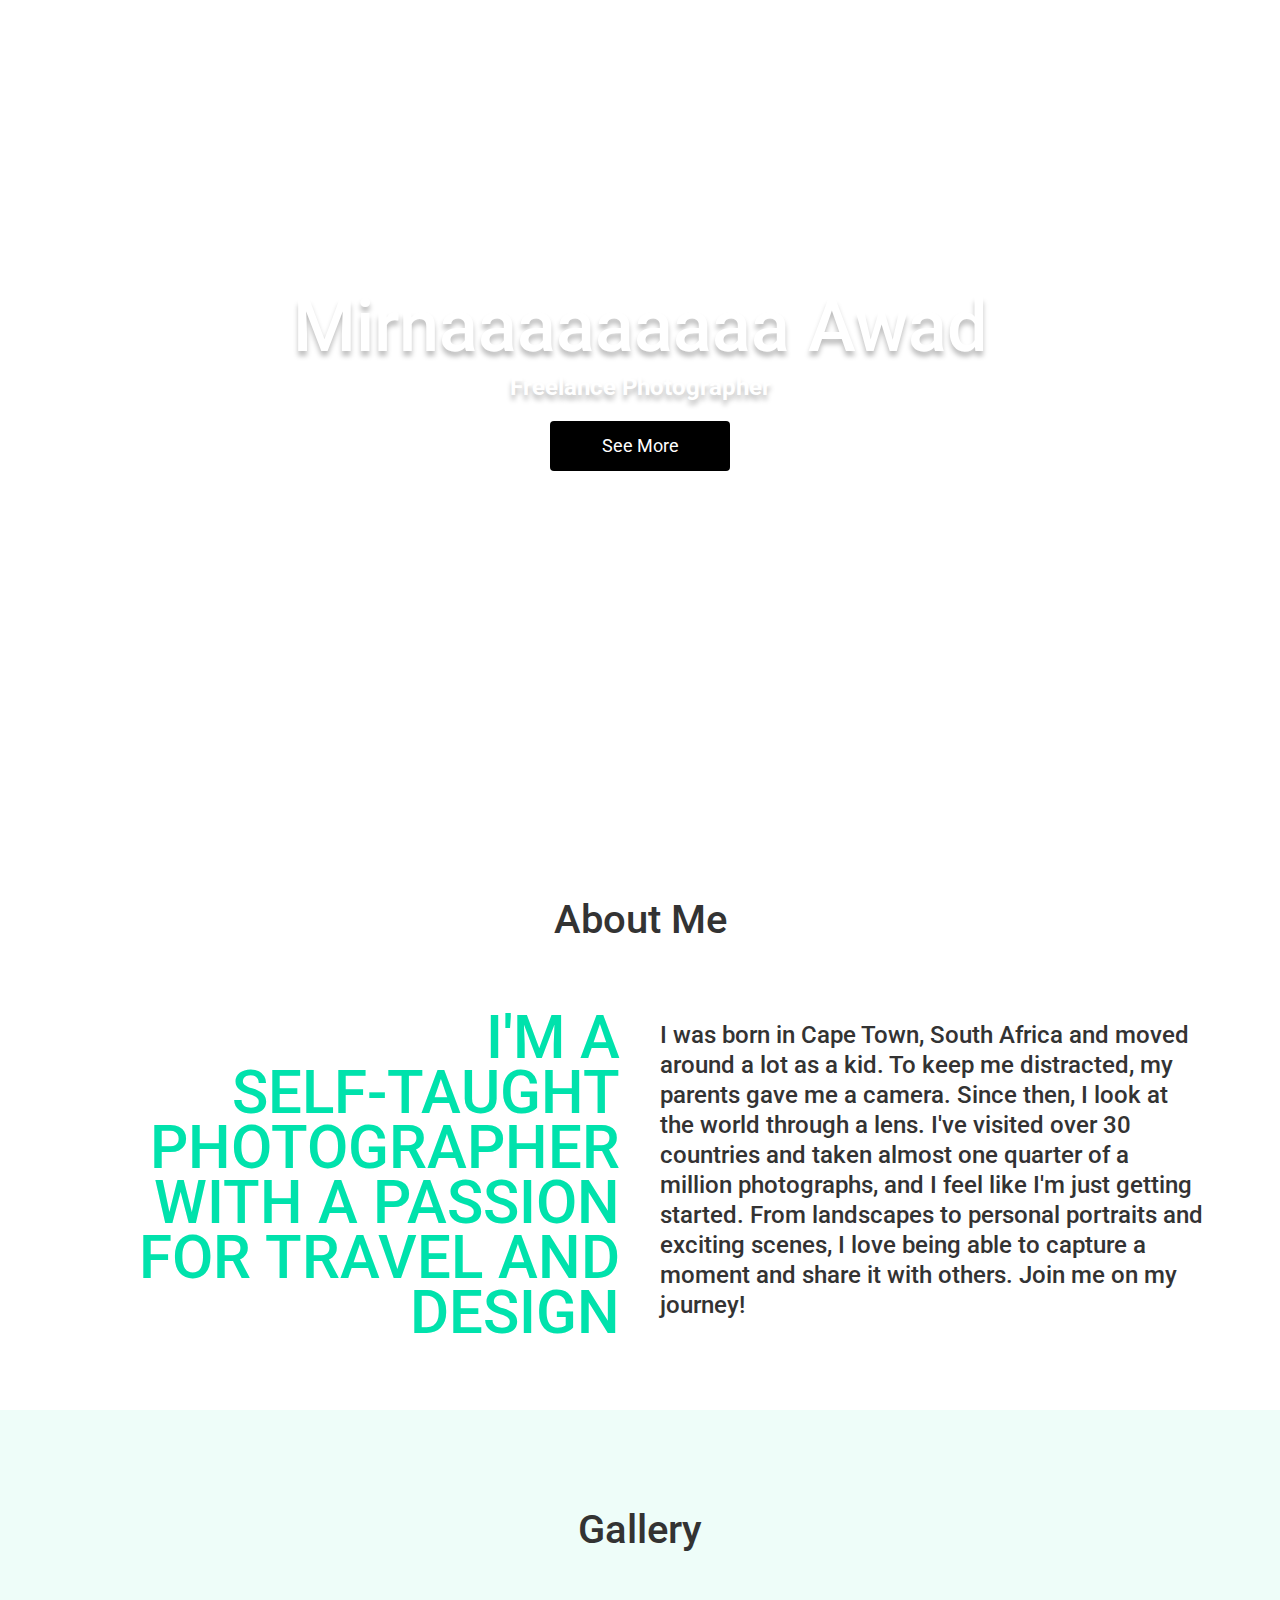
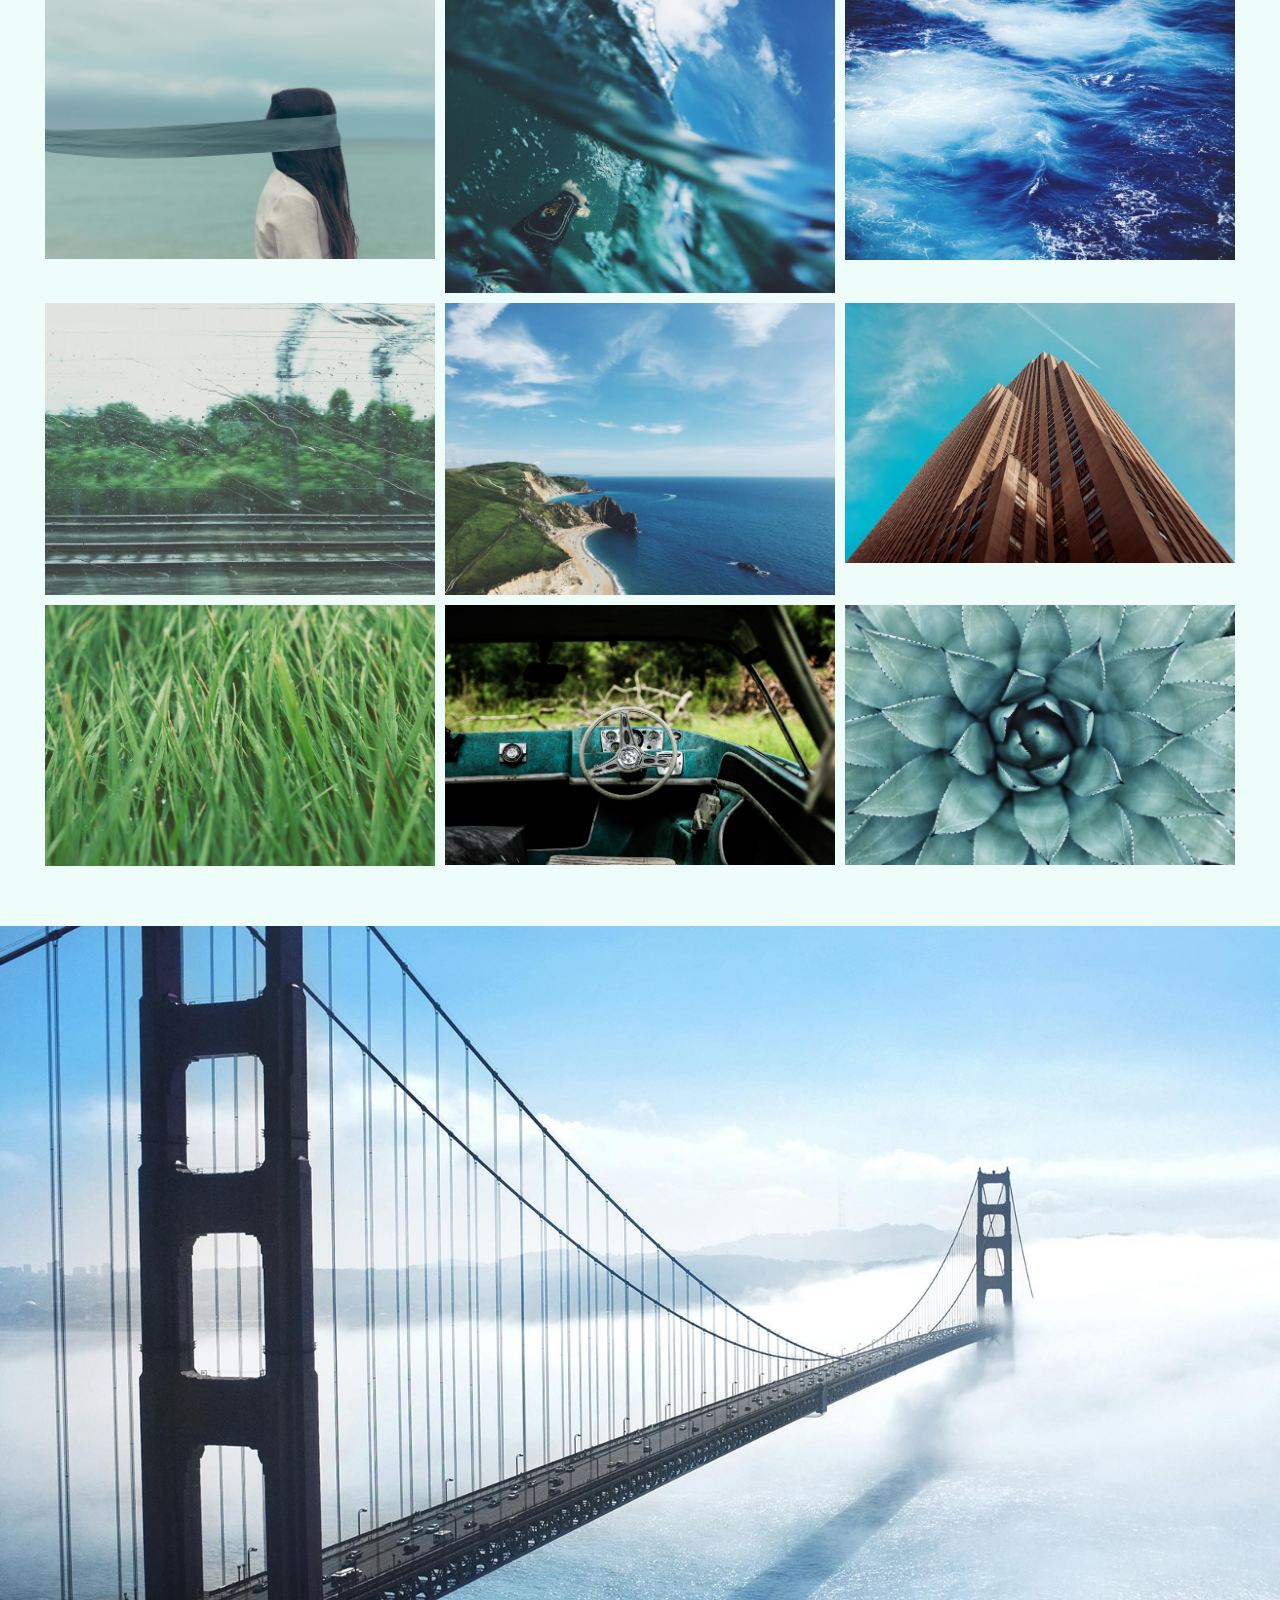
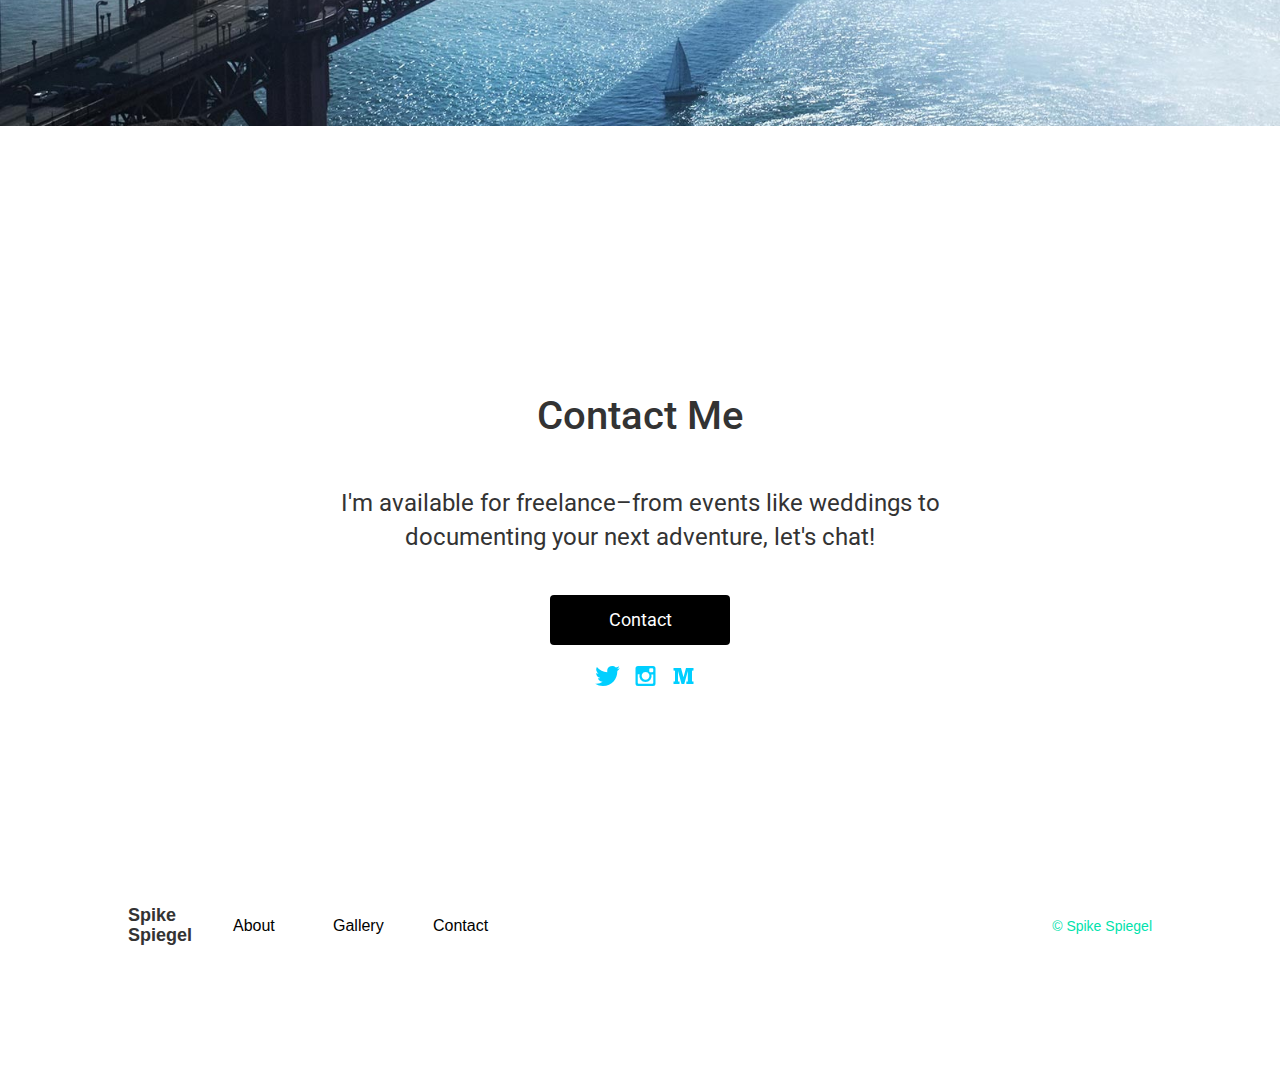
==== indexx.html @ 50c41836 "change" ====
<!DOCTYPE html>
<html>
<head>
    <title>Portfolio</title>

    <link rel="stylesheet" href="https://maxcdn.bootstrapcdn.com/bootstrap/3.3.7/css/bootstrap.min.css" integrity="sha384-BVYiiSIFeK1dGmJRAkycuHAHRg32OmUcww7on3RYdg4Va+PmSTsz/K68vbdEjh4u" crossorigin="anonymous">

    <link rel="stylesheet" href="styles/styles.css">

    <link rel="stylesheet" href="https://fonts.googleapis.com/css?family=Roboto:100,700" type="text/css">
</head>
<body>
    <div id="intro" class="container-fluid hero landscape">
        <h1>Mirnaaaaaaaaa Awad</h1>
        <h5>Freelance Photographer</h5>
        <a href="#gallery"><button type="button" class="cta">See More</button></a>
    </div>

    <div id="about" class="container hero">
        <h2>About Me</h2>

        <div class="row">
            <div class="col-md-6 left-col">
                <h2>I'm a <br> self-taught photographer with a passion for travel and design</h2>
            </div>
            <div class="col-md-6 right-col">
                <h5>I was born in Cape Town, South Africa and moved around a lot as a kid. To keep me distracted, my parents gave me a camera. Since then, I look at the world through a lens. I've visited over 30 countries and taken almost one quarter of a million photographs, and I feel like I'm just getting started. From landscapes to personal portraits and exciting scenes, I love being able to capture a moment and share it with others. Join me on my journey!</h5>
            </div>
        </div>
    </div>

    <div id="gallery" class="container-fluid hero">
        <h2>Gallery</h2>

        <div class="row">
            <div class="col-md-4"><img src="img/gallery/gallery-01.jpg"></div>
            <div class="col-md-4"><img src="img/gallery/gallery-02.jpg"></div>
            <div class="col-md-4"><img src="img/gallery/gallery-03.jpg"></div>
        </div>
        <div class="row">
            <div class="col-md-4"><img src="img/gallery/gallery-04.jpg"></div>
            <div class="col-md-4"><img src="img/gallery/gallery-05.jpg"></div>
            <div class="col-md-4"><img src="img/gallery/gallery-06.jpg"></div>
        </div>
        <div class="row">
            <div class="col-md-4"><img src="img/gallery/gallery-07.jpg"></div>
            <div class="col-md-4"><img src="img/gallery/gallery-08.jpg"></div>
            <div class="col-md-4"><img src="img/gallery/gallery-09.jpg"></div>
        </div>
    </div>

    <div class="hero container-fluid bridge"></div>

    <div id="contact" class="container-fluid hero">
        <h2>Contact Me</h2>

        <p>I'm available for freelance&ndash;from events like weddings to documenting your next adventure, let's chat!</p>

        <a href="mailto:mail@example.net"><button type="button" class="cta">Contact</button></a>

        <div id="social">
            <a href="http://www.twitter.com"><img src="img/icons/twitter.svg"></a>
            <a href="http://www.instagram.com"><img src="img/icons/instagram.svg"></a>
            <a href="http://www.medium.com"><img src="img/icons/medium.svg"></a>
        </div>
    </div>

    <div id="footer">
        <div class="footer-item">
            <h4>
                <b>Spike <br> Spiegel</b>
            </h4>
        </div>
        <div class="footer-item">
            <a href="#intro">About</a>
        </div>
        <div class="footer-item">
            <a href="#gallery">Gallery</a>
        </div>
        <div class="footer-item">
            <a href="#contact">Contact</a>
        </div>
        <div class="copyright">&copy; Spike Spiegel</div>
    </div>
</body>
</html>
---- styles/styles.css ----
.hero {
    font-family: "Roboto", serif;
    text-align: center;
    min-height: 800px;
    background-size: cover;
    padding-bottom: 50px;

    display: flex;
    align-items: center;
    justify-content: center;
    flex-direction: column;
}

.landscape.hero {
    color: white;
}

.hero h1 {
    line-height: 55px;
    font-size: 72px;
}

.hero h2 {
    margin-top: 100px;
    margin-bottom: 50px;
    font-size: 40px;
    line-height: 40px;
}

#intro h1, #intro h5 {
    text-shadow: rgba(0, 0, 0, .25) 0px 5px 5px;
}

#intro h5 {
    margin-bottom: 20px;
    font-size: 24px;
    font-weight: 700;
}

.cta {
    background-color: black;
    color: white;
    padding: 0;
    width: 180px;
    font-size: 18px;
    line-height: 50px;
    border: none;
    border-radius: 4px;
    cursor: pointer;
}

.cta:hover {
    background-color: #00CFFF;
}

#about {
    min-height: 0px;
}

#about .left-col {
    color: #00E2AC;
    padding: 20px;
    text-align: right;
    text-transform: uppercase;
    font-weight: 700;
}

#about .right-col {
    text-align: left;
    padding: 20px;
}

.left-col h2 {
    margin-top: 0;
    margin-bottom: 0;
    font-size: 60px;
    line-height: 55px;
}

.right-col h5 {
    font-size: 24px;
    line-height: 30px;
}

#gallery {
    background-color: #EEFDF9;
}

#gallery .col-md-4 {
    overflow: hidden;
    padding-top: 0;
    padding-right: 5px;
    padding-bottom: 10px;
    padding-left: 5px;
}

.col-md-4 img {
    height: 100%;
    max-width: 390px;
    max-height: 380px;
}

.hero.bridge {
    background-image: url(../img/bridge/full-width.jpg);
    width: 100%;
}

#contact p {
    font-size: 24px;
    margin-bottom: 40px;
    max-width: 740px;
}

#social {
    padding: 20px;
}

#social a {
    margin-top: 0;
    margin-right: 0;
    margin-bottom: 0;
    margin-left: 10px;
    text-decoration: none;
}

#social img {
    height: 20px;
}

#social img:hover {
    opacity: 0.5;
}

#footer {
    height: 40px;
    margin-left: 10%;
    margin-right: 10%;
    padding-bottom: 150px;

    display: flex;
    flex-direction: row;
    align-items: center;
}

#footer a {
    color: black;
    font-size: 16px;
    line-height: 40px;
    padding: 0;
    margin-left: 5px;
    margin-right: 20px;
}

#footer .footer-item {
    flex: 1;
    max-width: 100px;
}

.copyright {
    margin-left: auto;
    color: #00E2AC;
}

@media only screen and (max-width: 480px) {
    #intro {
        min-height: 640px;
    }

    .left-col h2 {
        font-size: 42px;
        line-height: 40px;
    }

    #footer {
        margin-left: 20px;
        margin-right: 20px;
    }

    #footer h4 {
        margin-right: 20px;
    }
}

@media only screen and (max-width: 992px) {
    .row {
        width: 100%;
    }

    .col-md-4 {
        width: 100%;
    }

    .col-md-4 img {
        width: 100%;
        max-width: 992px;
        max-height: 900px;
    }
}
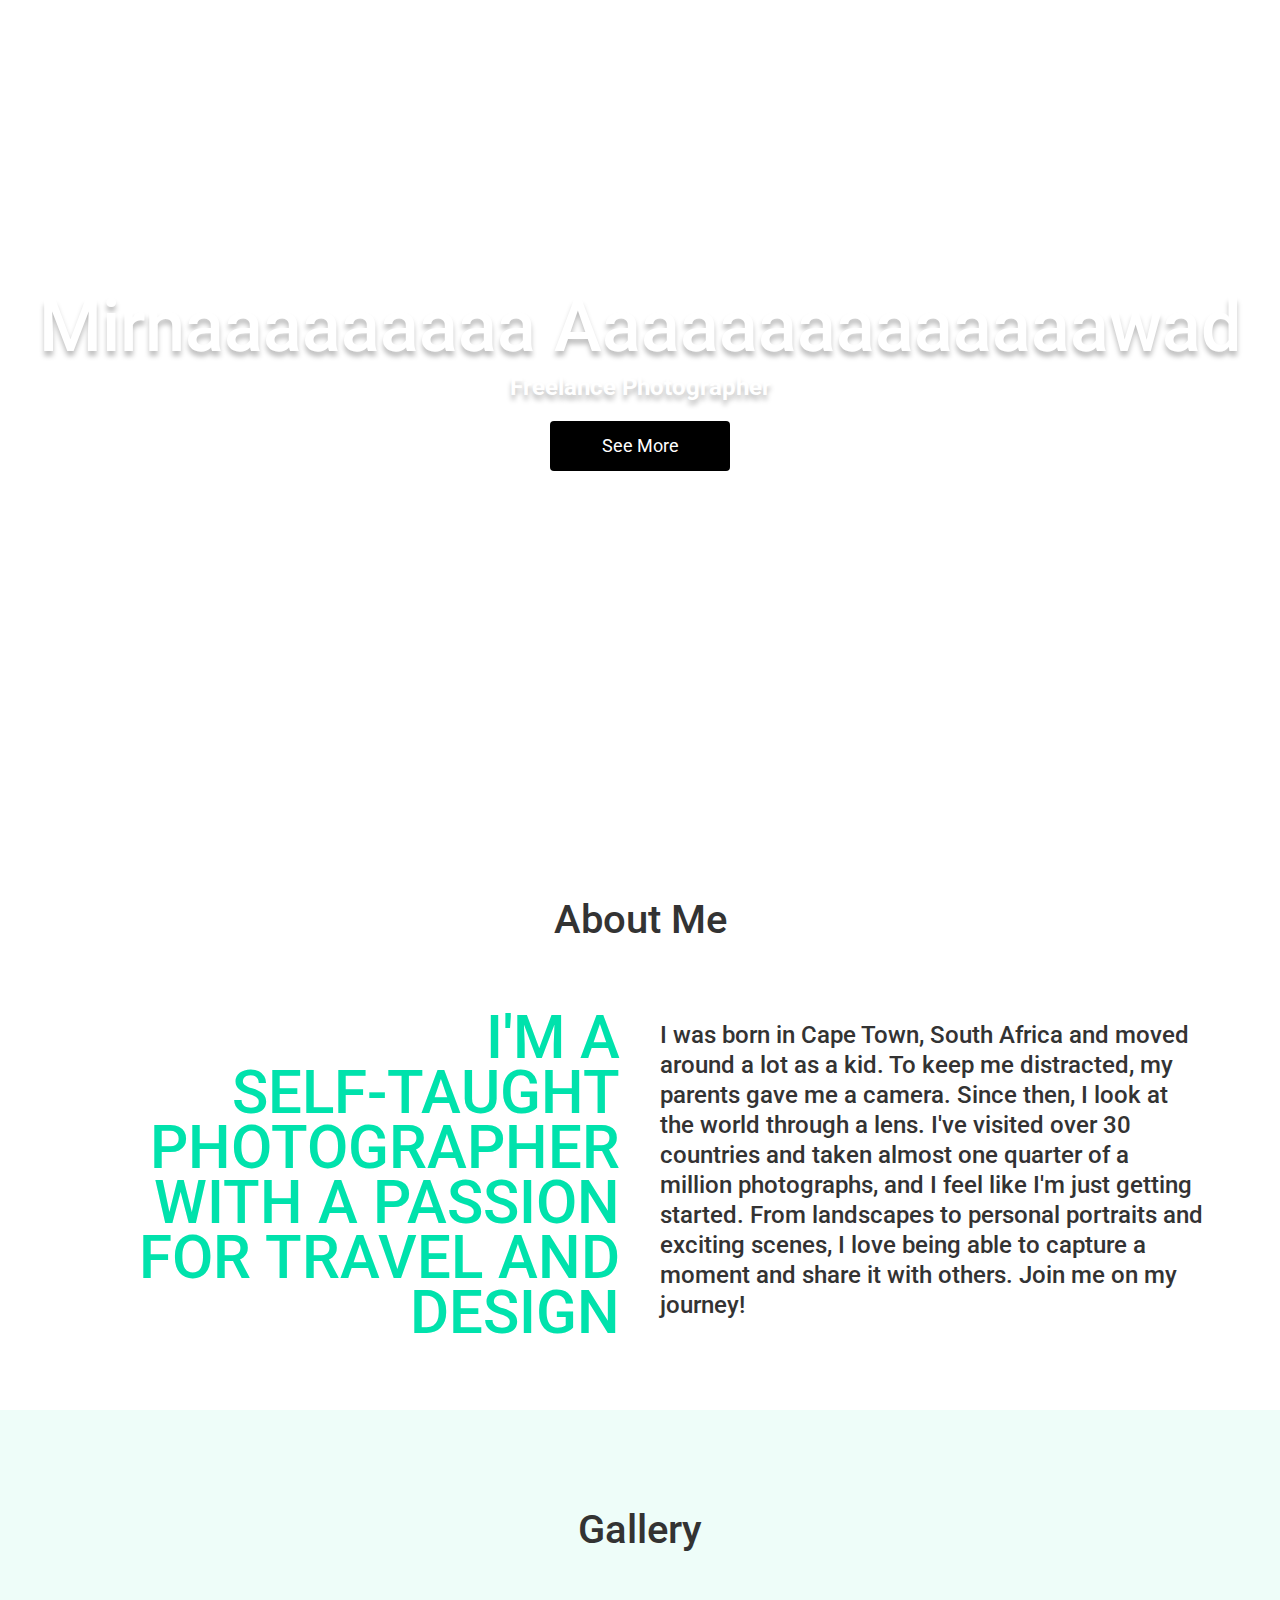
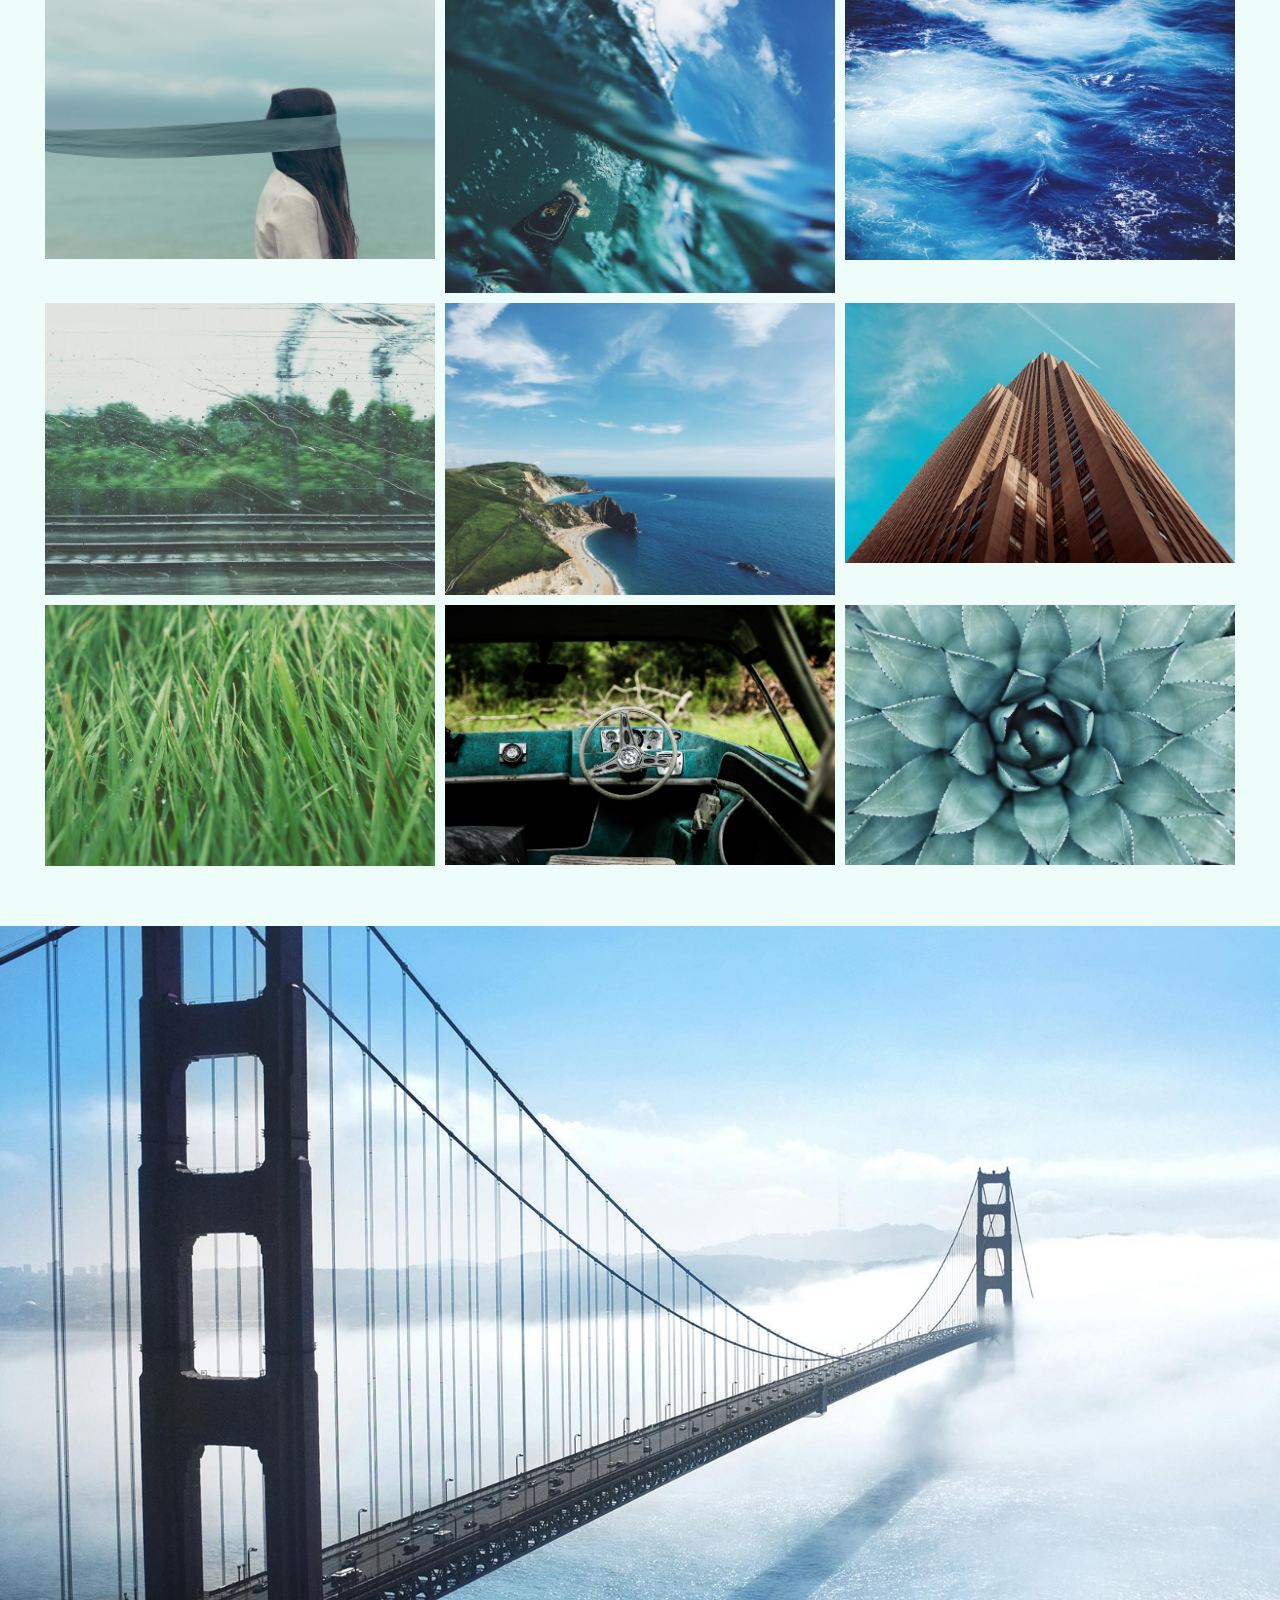
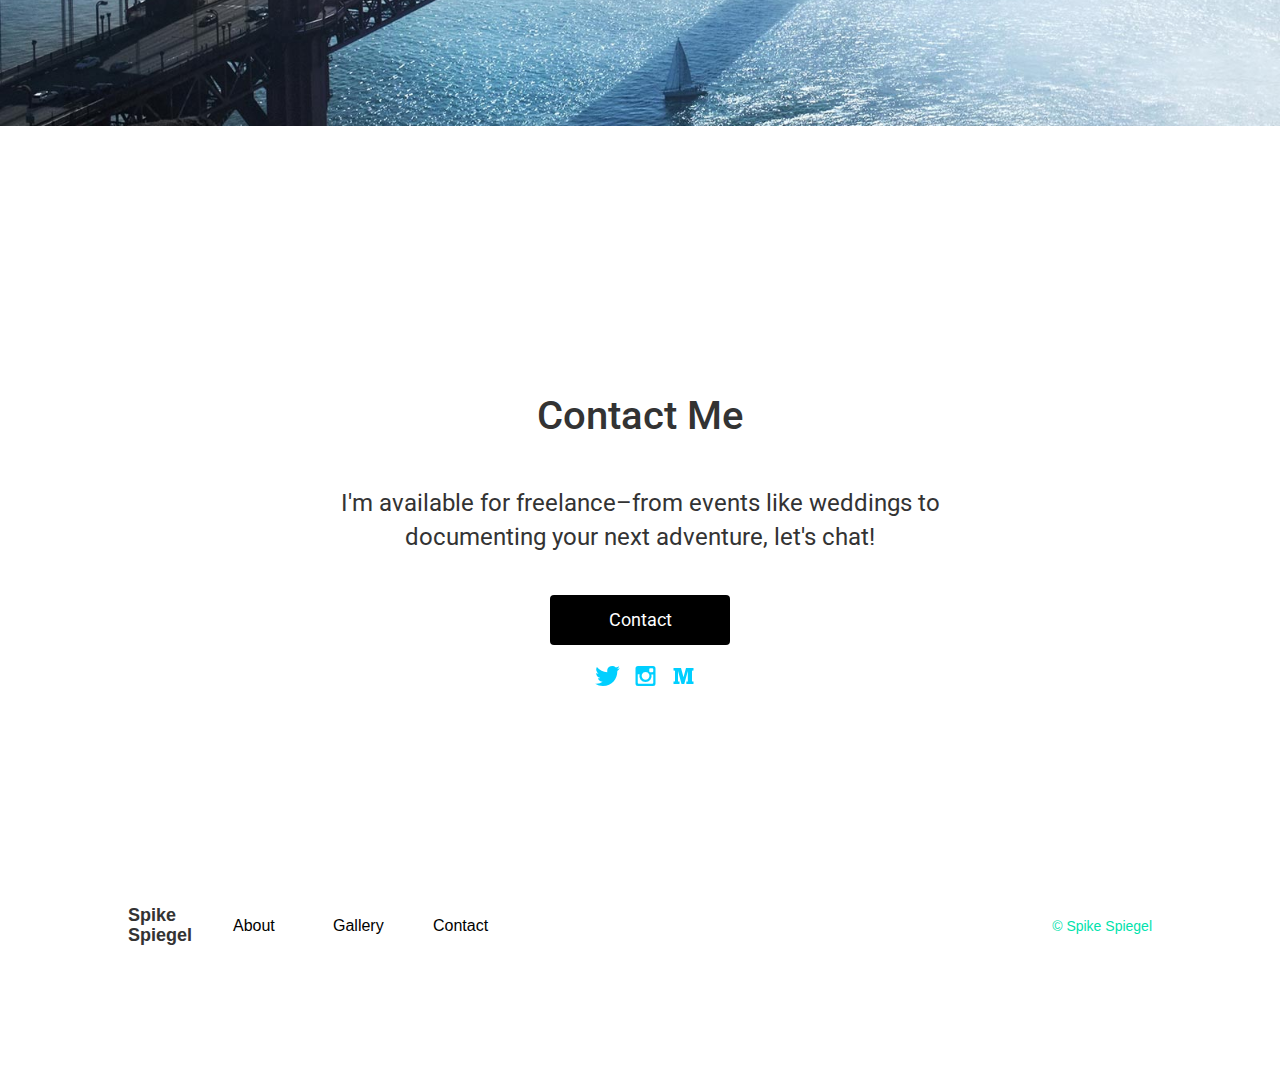
==== commit a97136a6: "mm" ====
--- a/indexx.html
+++ b/indexx.html
@@ -11,7 +11,7 @@
 </head>
 <body>
     <div id="intro" class="container-fluid hero landscape">
-        <h1>Mirnaaaaaaaaa Awad</h1>
+        <h1>Mirnaaaaaaaaa Aaaaaaaaaaaaaawad</h1>
         <h5>Freelance Photographer</h5>
         <a href="#gallery"><button type="button" class="cta">See More</button></a>
     </div>
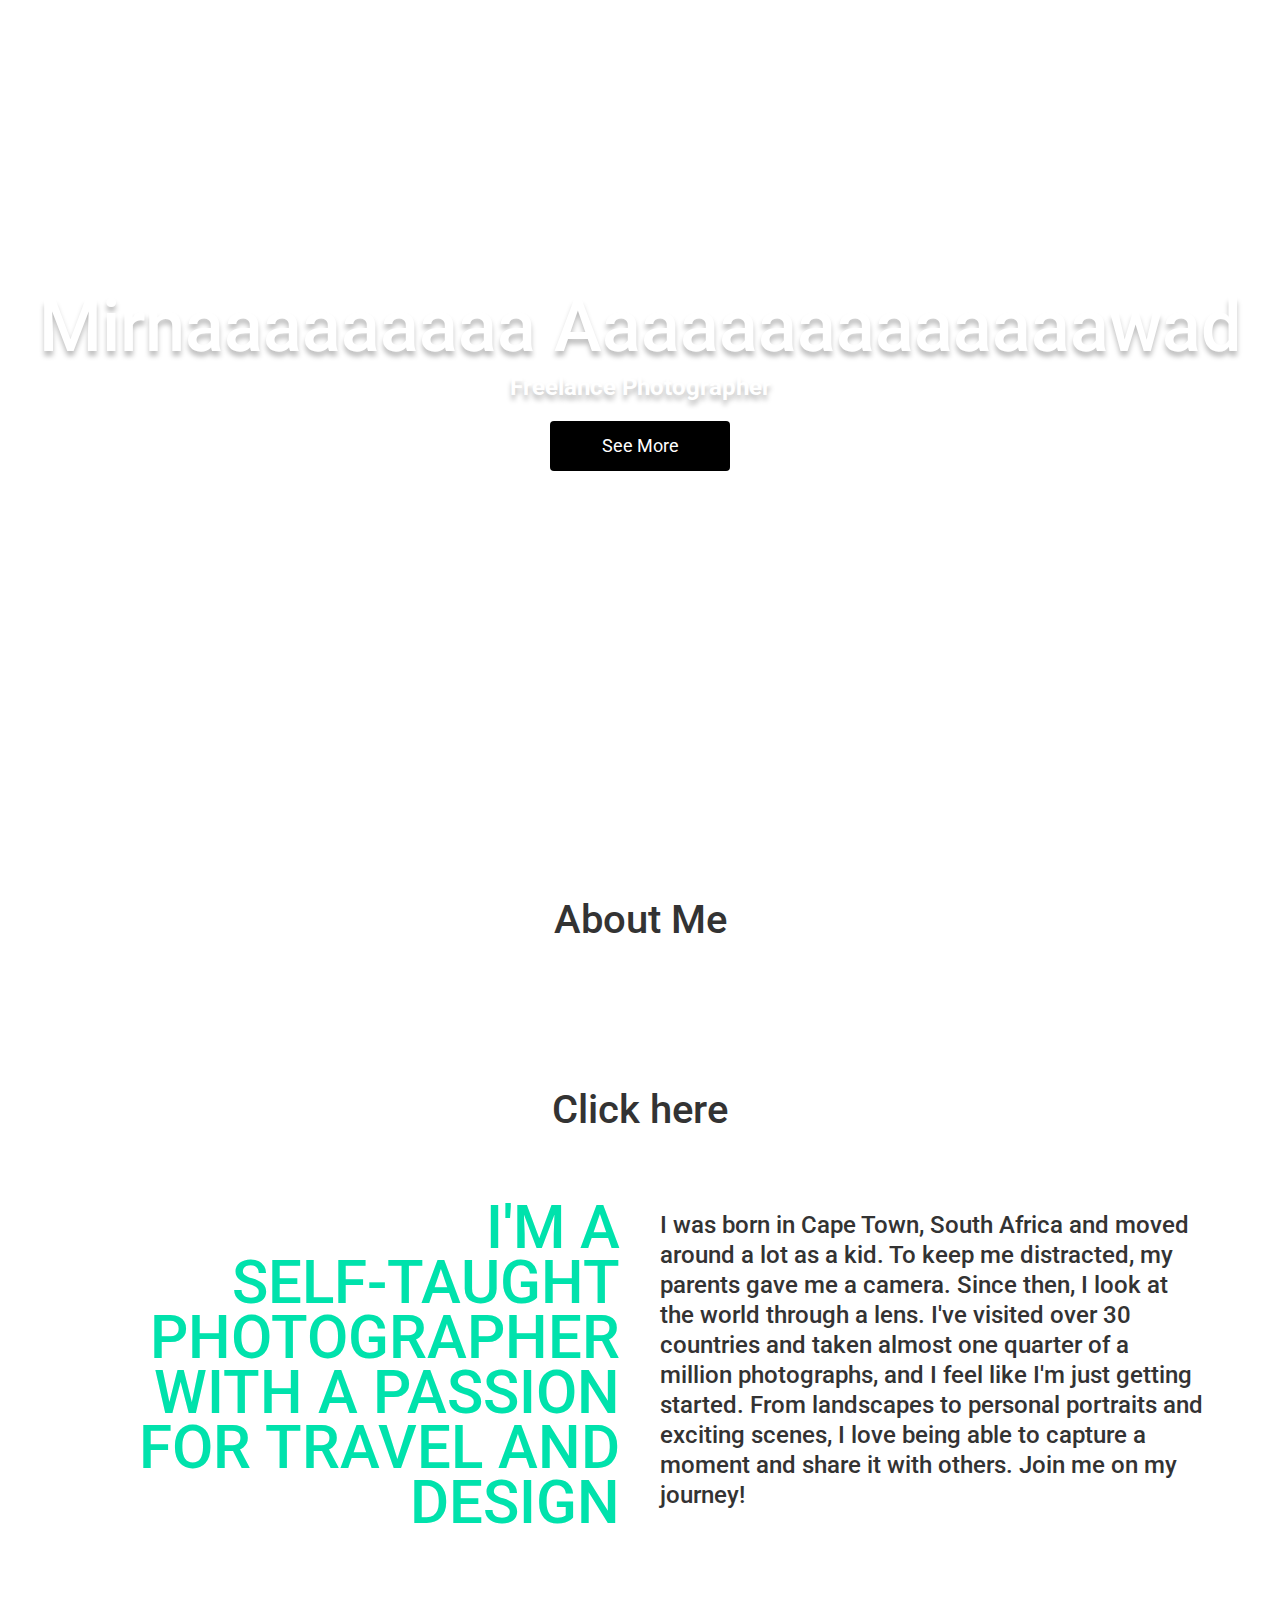
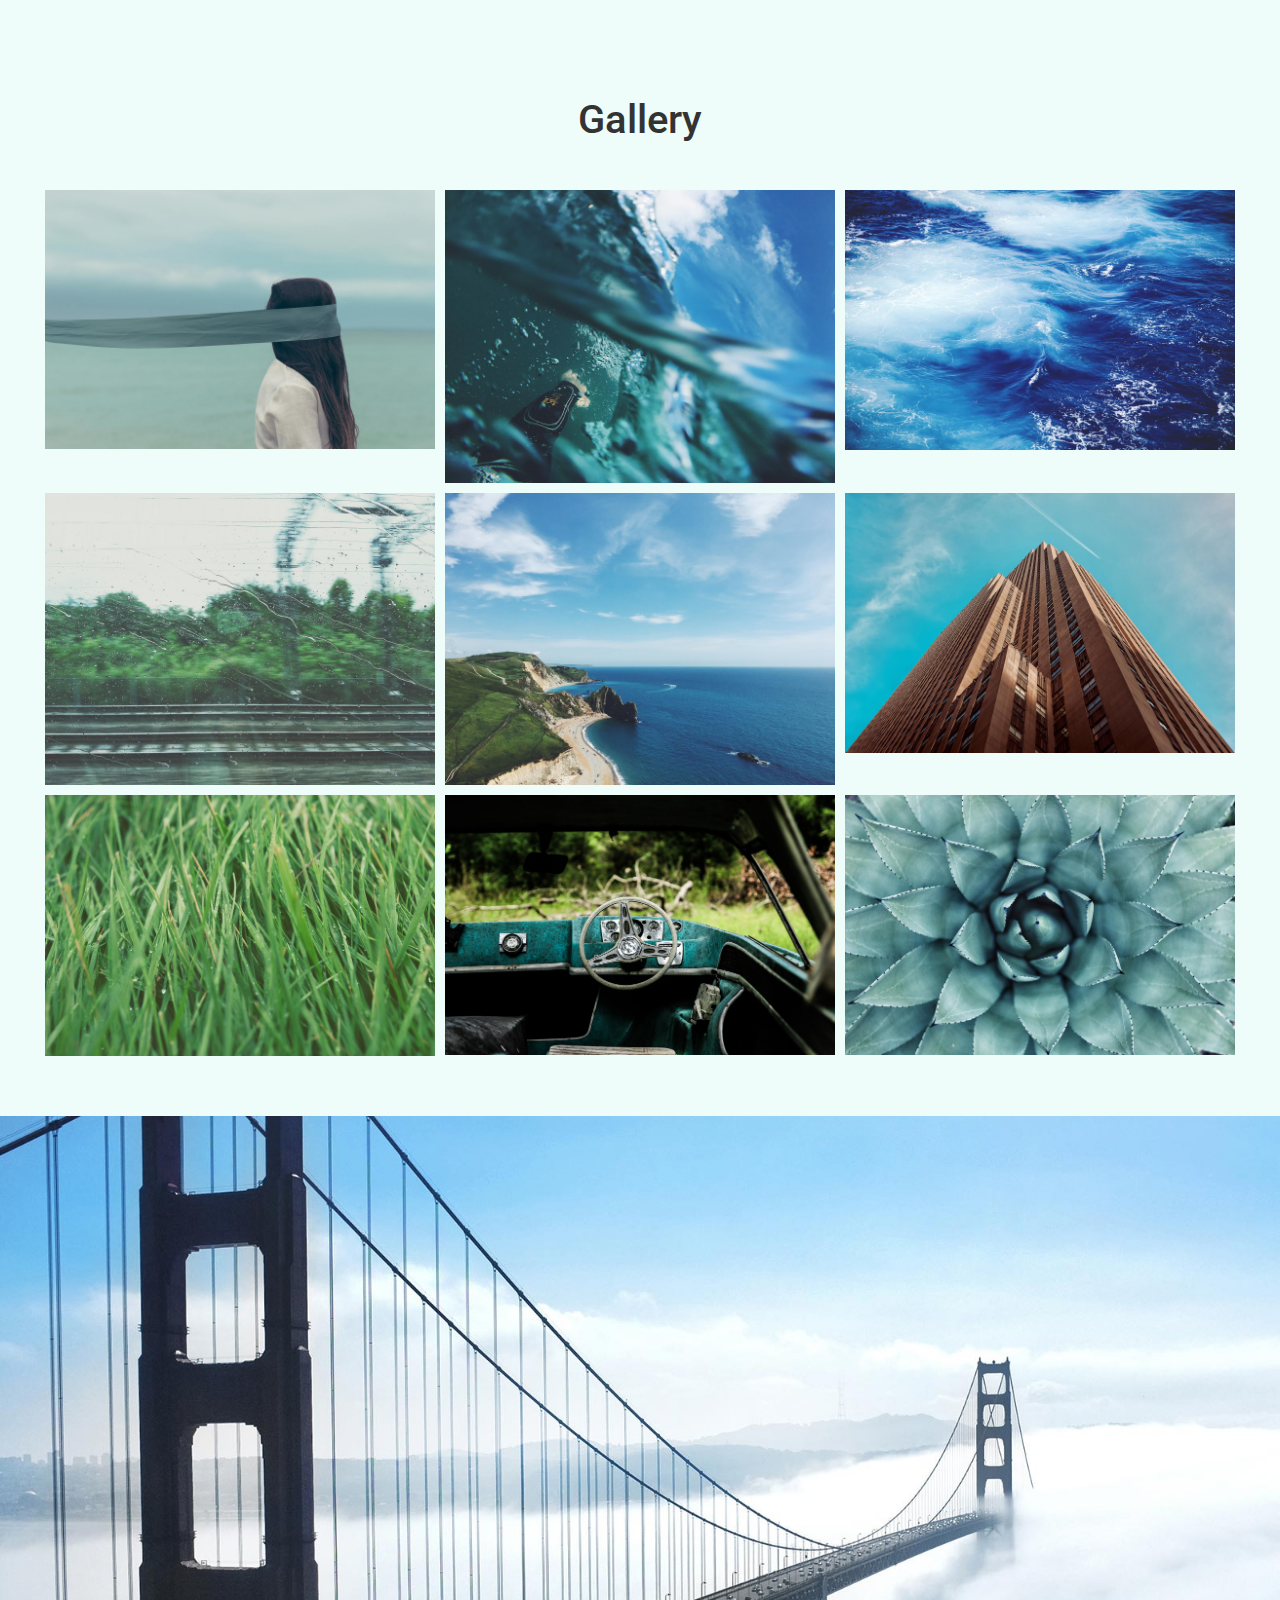
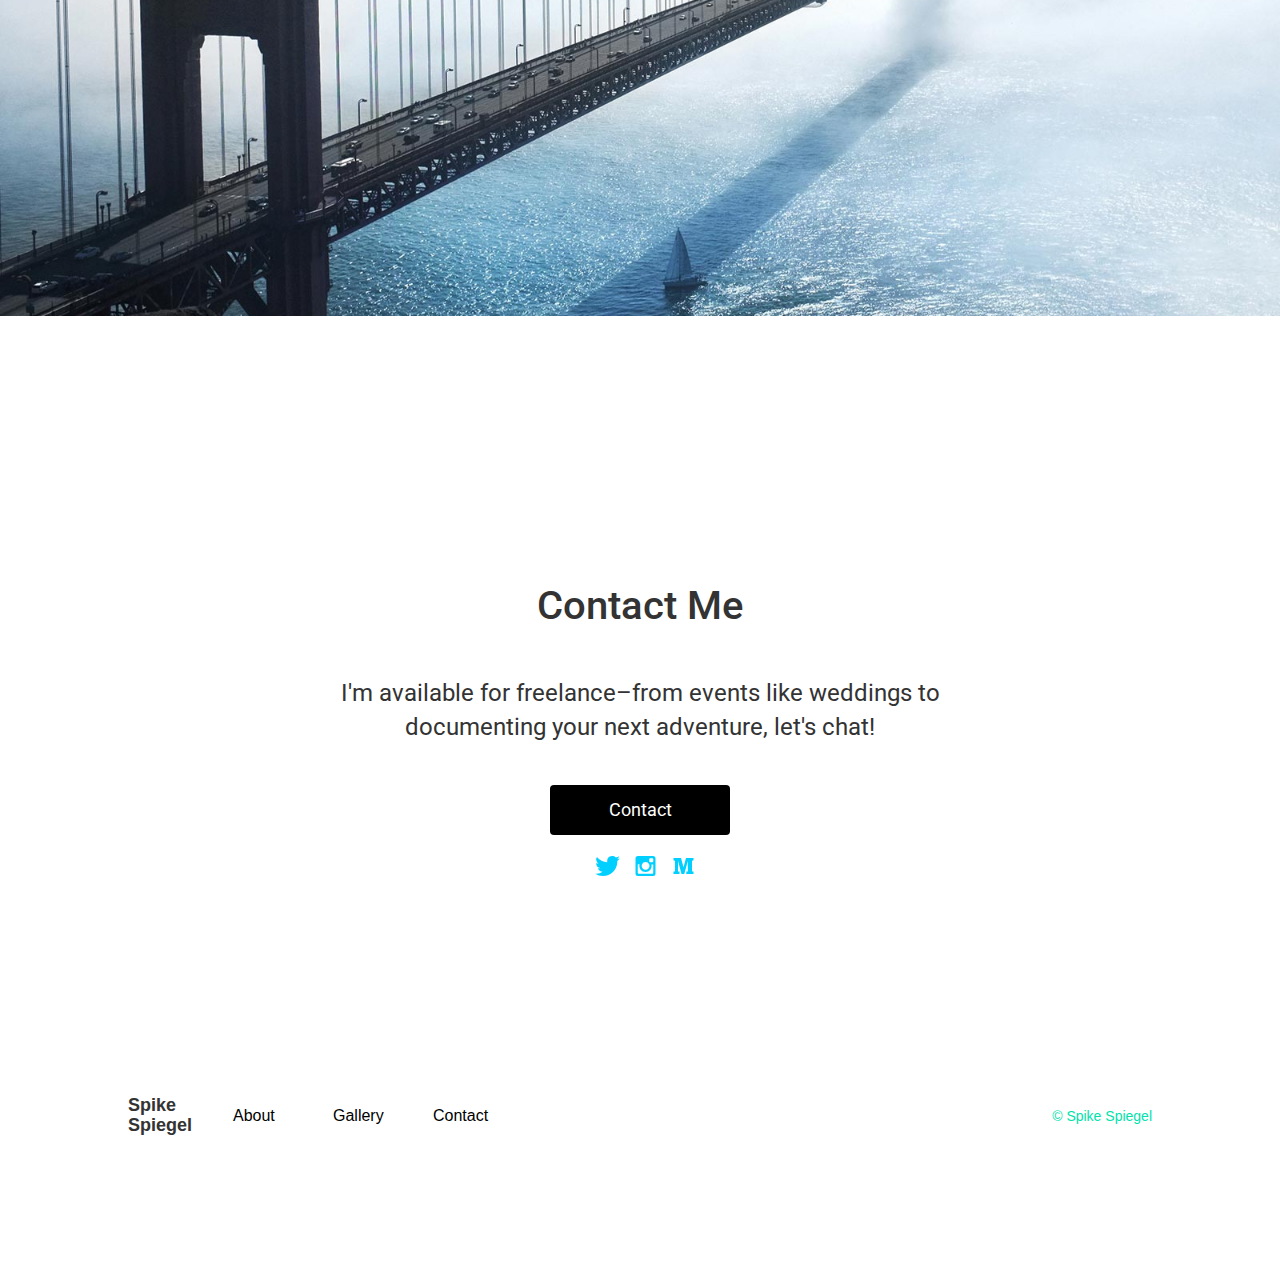
==== commit 5e4ea3ed: "addh2" ====
--- a/indexx.html
+++ b/indexx.html
@@ -18,7 +18,7 @@
 
     <div id="about" class="container hero">
         <h2>About Me</h2>
-
+        <h2>Click here</h2>
         <div class="row">
             <div class="col-md-6 left-col">
                 <h2>I'm a <br> self-taught photographer with a passion for travel and design</h2>
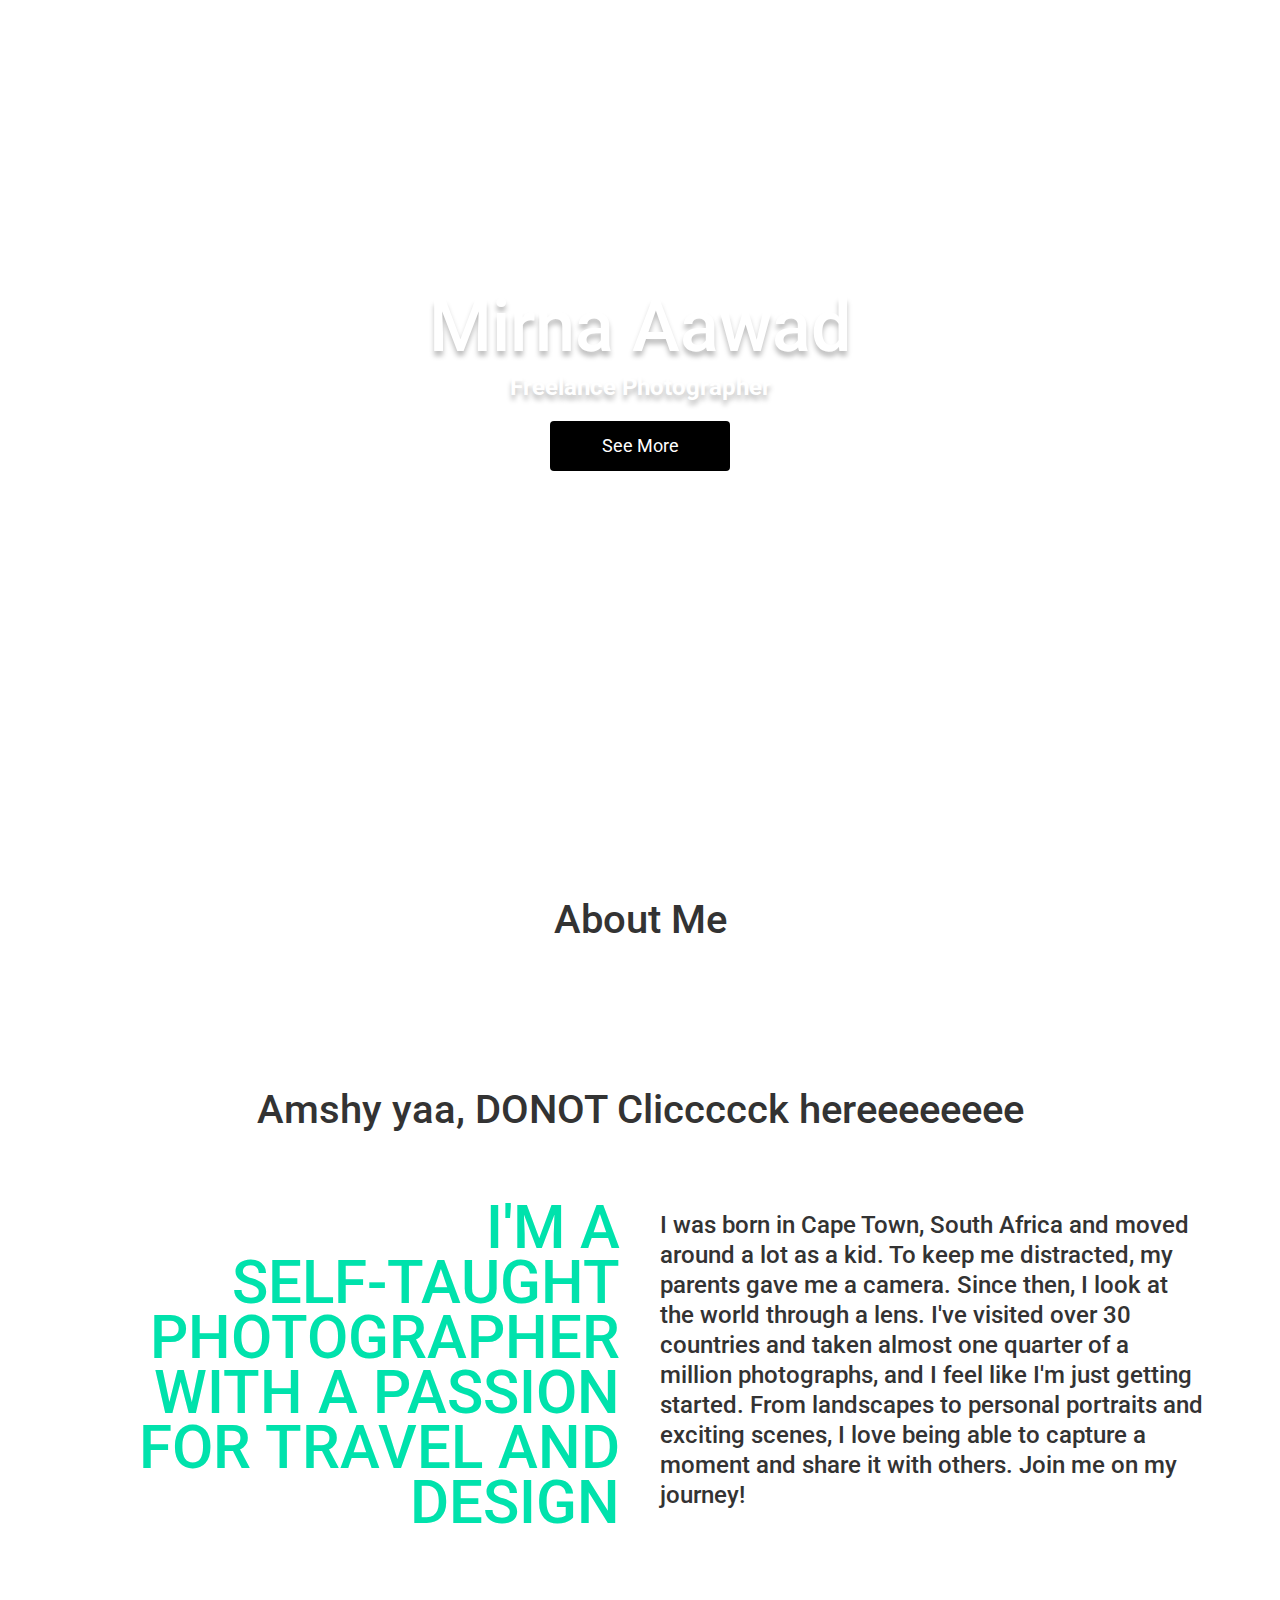
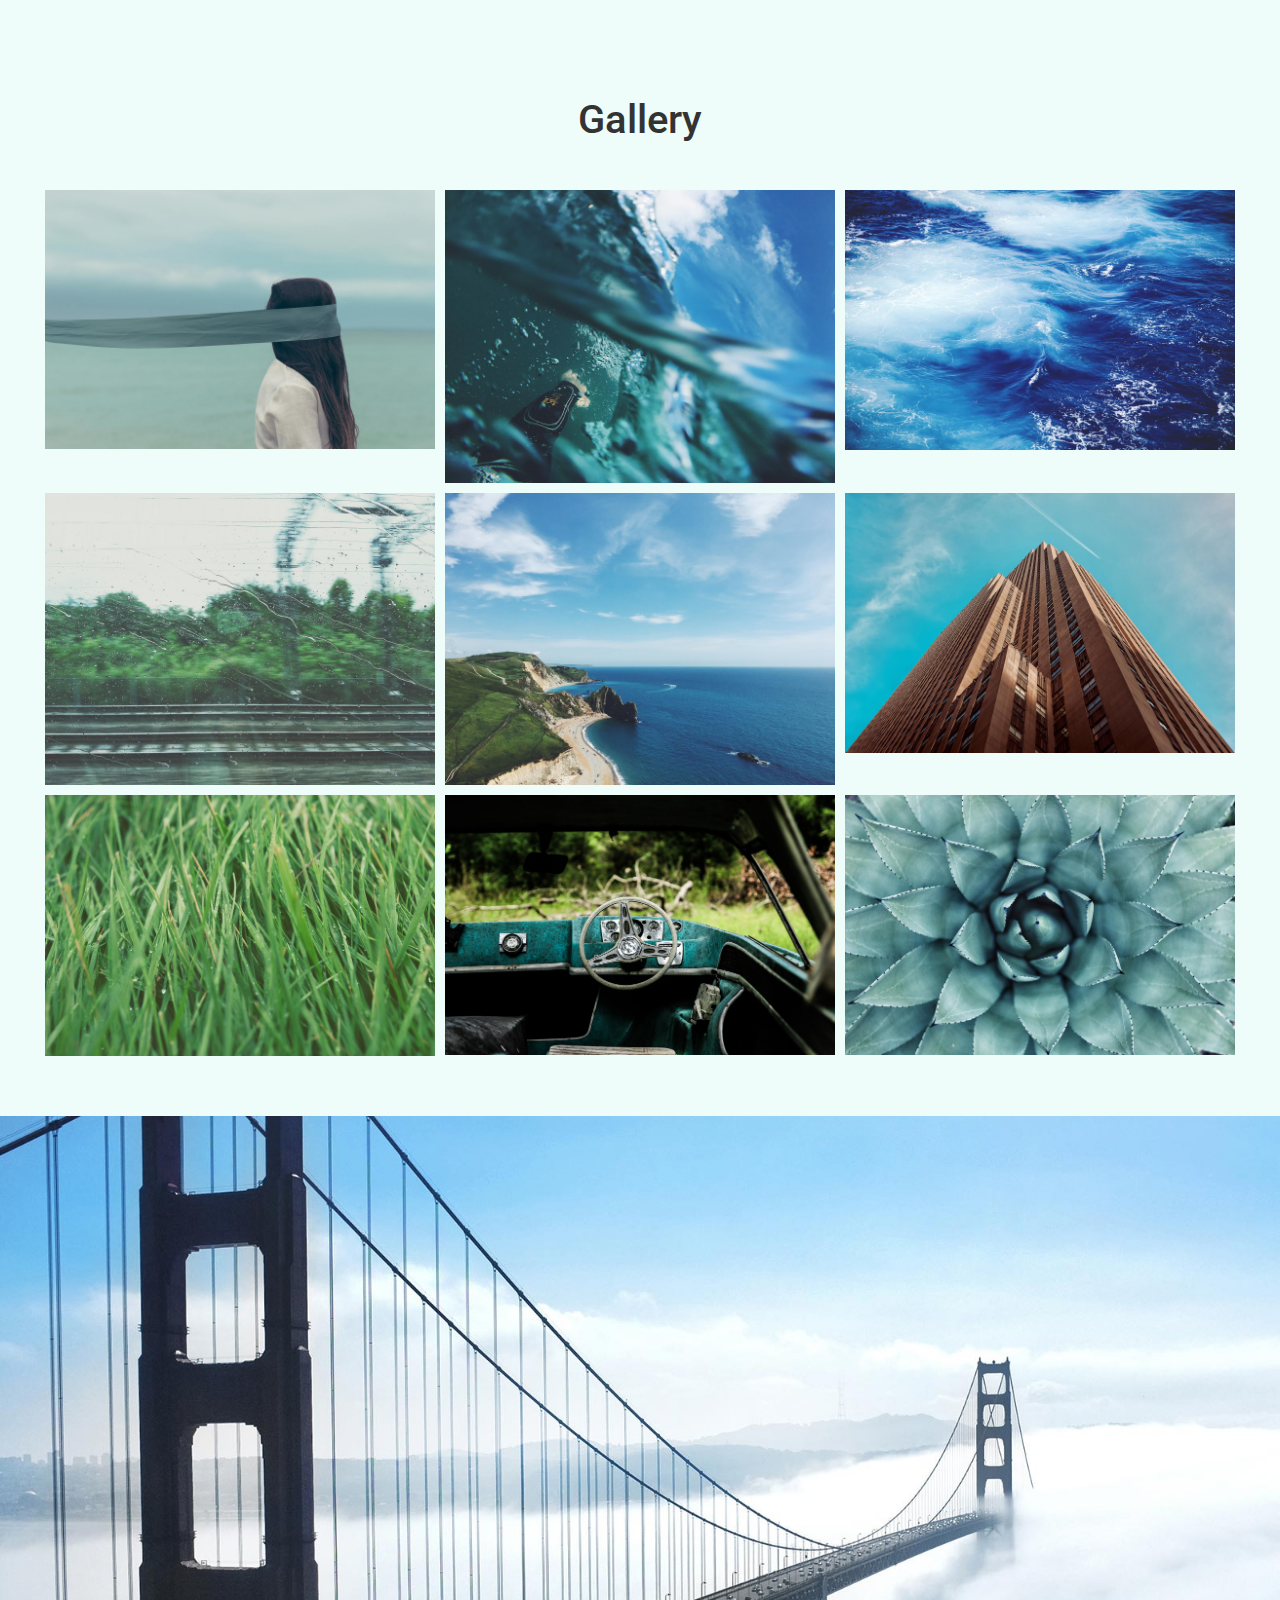
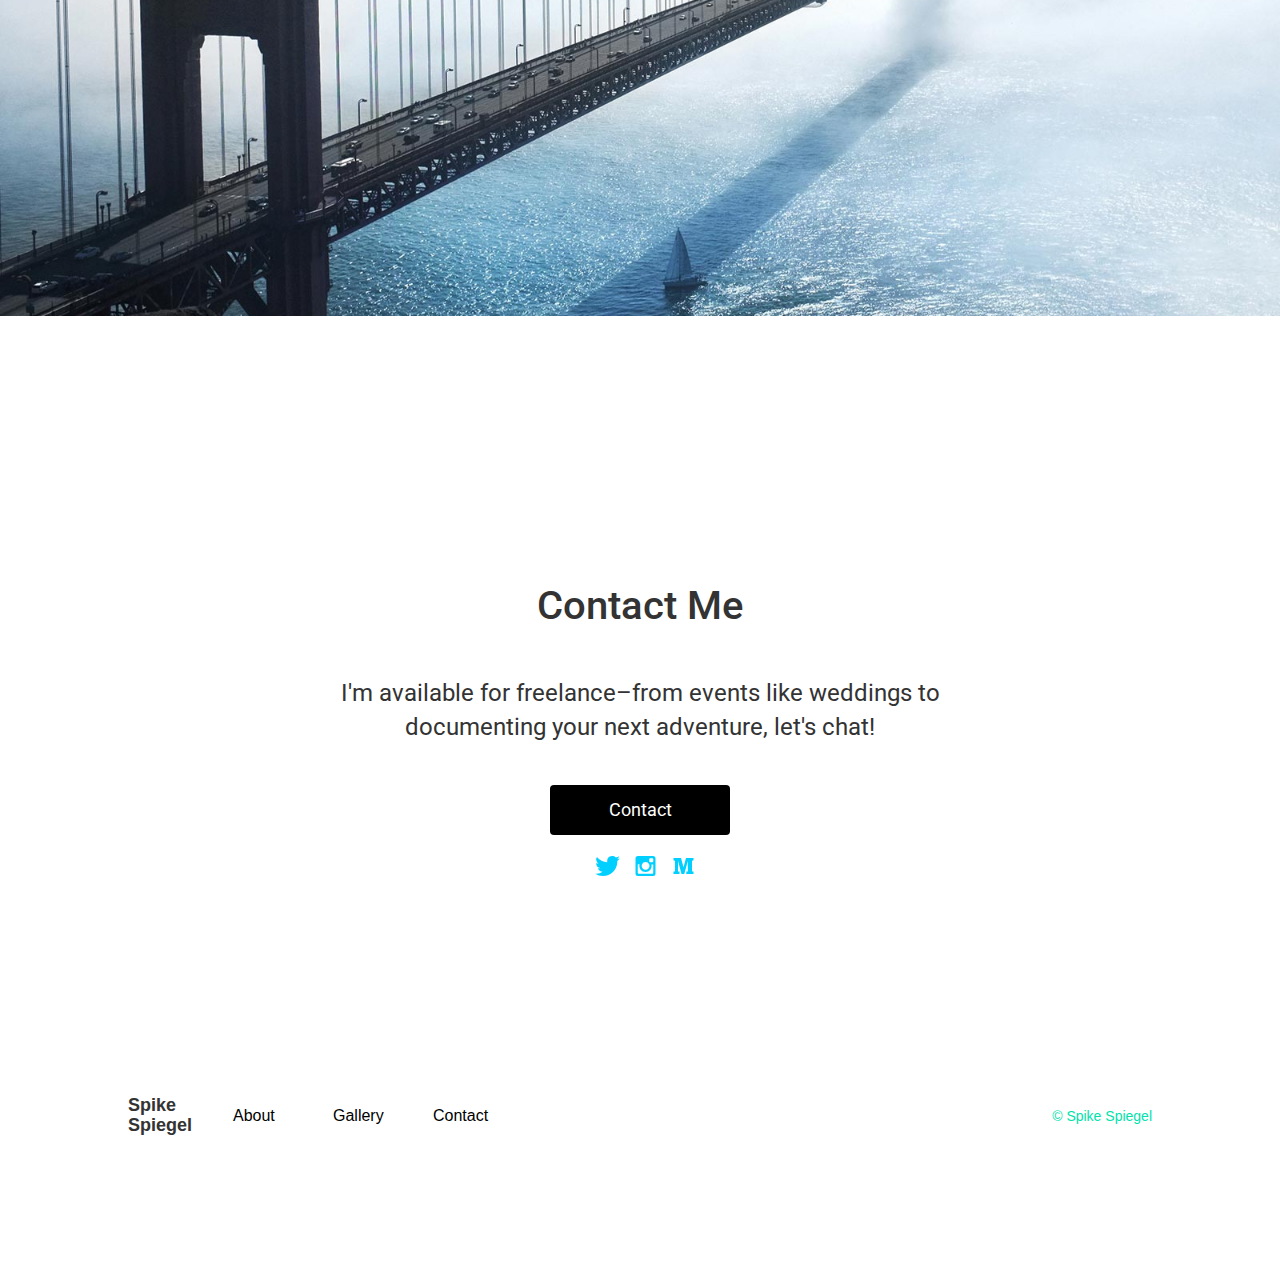
==== commit 5569f85e: "new" ====
--- a/indexx.html
+++ b/indexx.html
@@ -11,14 +11,14 @@
 </head>
 <body>
     <div id="intro" class="container-fluid hero landscape">
-        <h1>Mirnaaaaaaaaa Aaaaaaaaaaaaaawad</h1>
+        <h1>Mirna Aawad</h1>
         <h5>Freelance Photographer</h5>
         <a href="#gallery"><button type="button" class="cta">See More</button></a>
     </div>
 
     <div id="about" class="container hero">
         <h2>About Me</h2>
-        <h2>Click here</h2>
+        <h2>Amshy yaa, DONOT Cliccccck hereeeeeeee</h2>
         <div class="row">
             <div class="col-md-6 left-col">
                 <h2>I'm a <br> self-taught photographer with a passion for travel and design</h2>
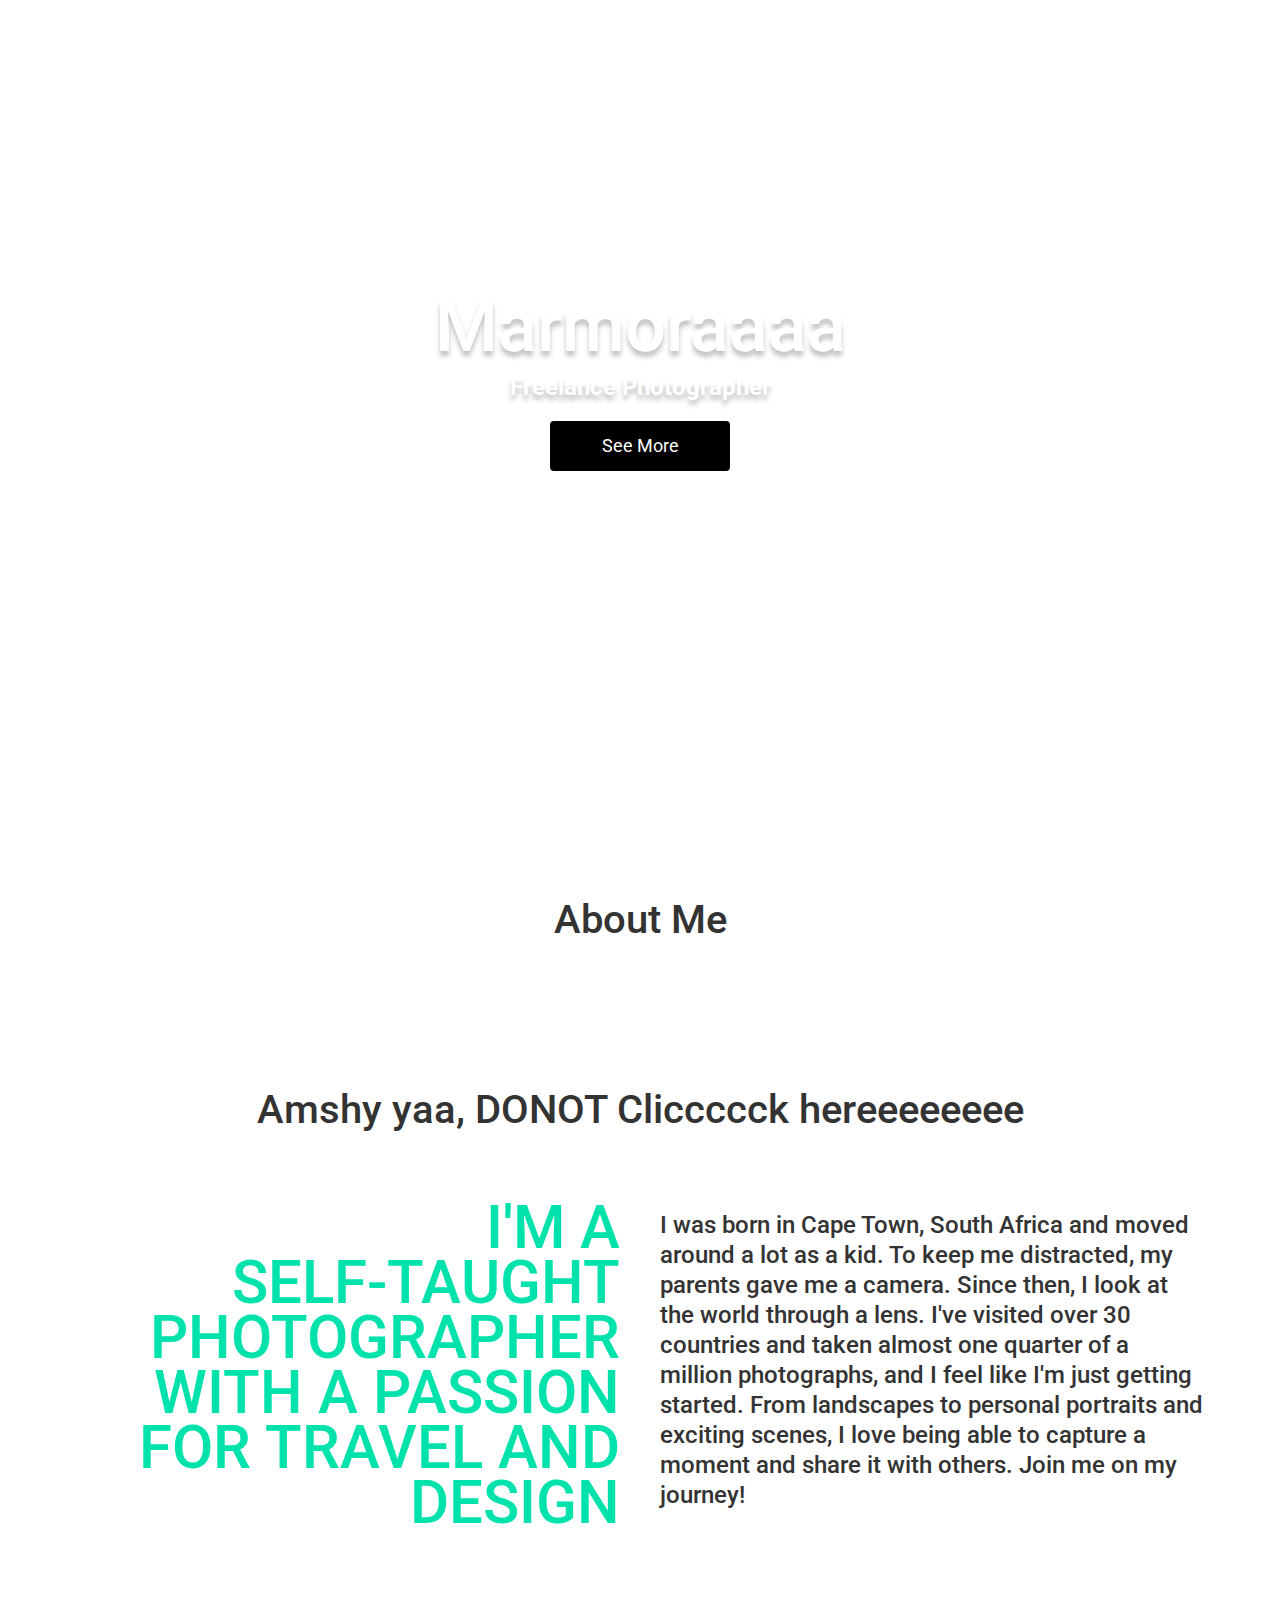
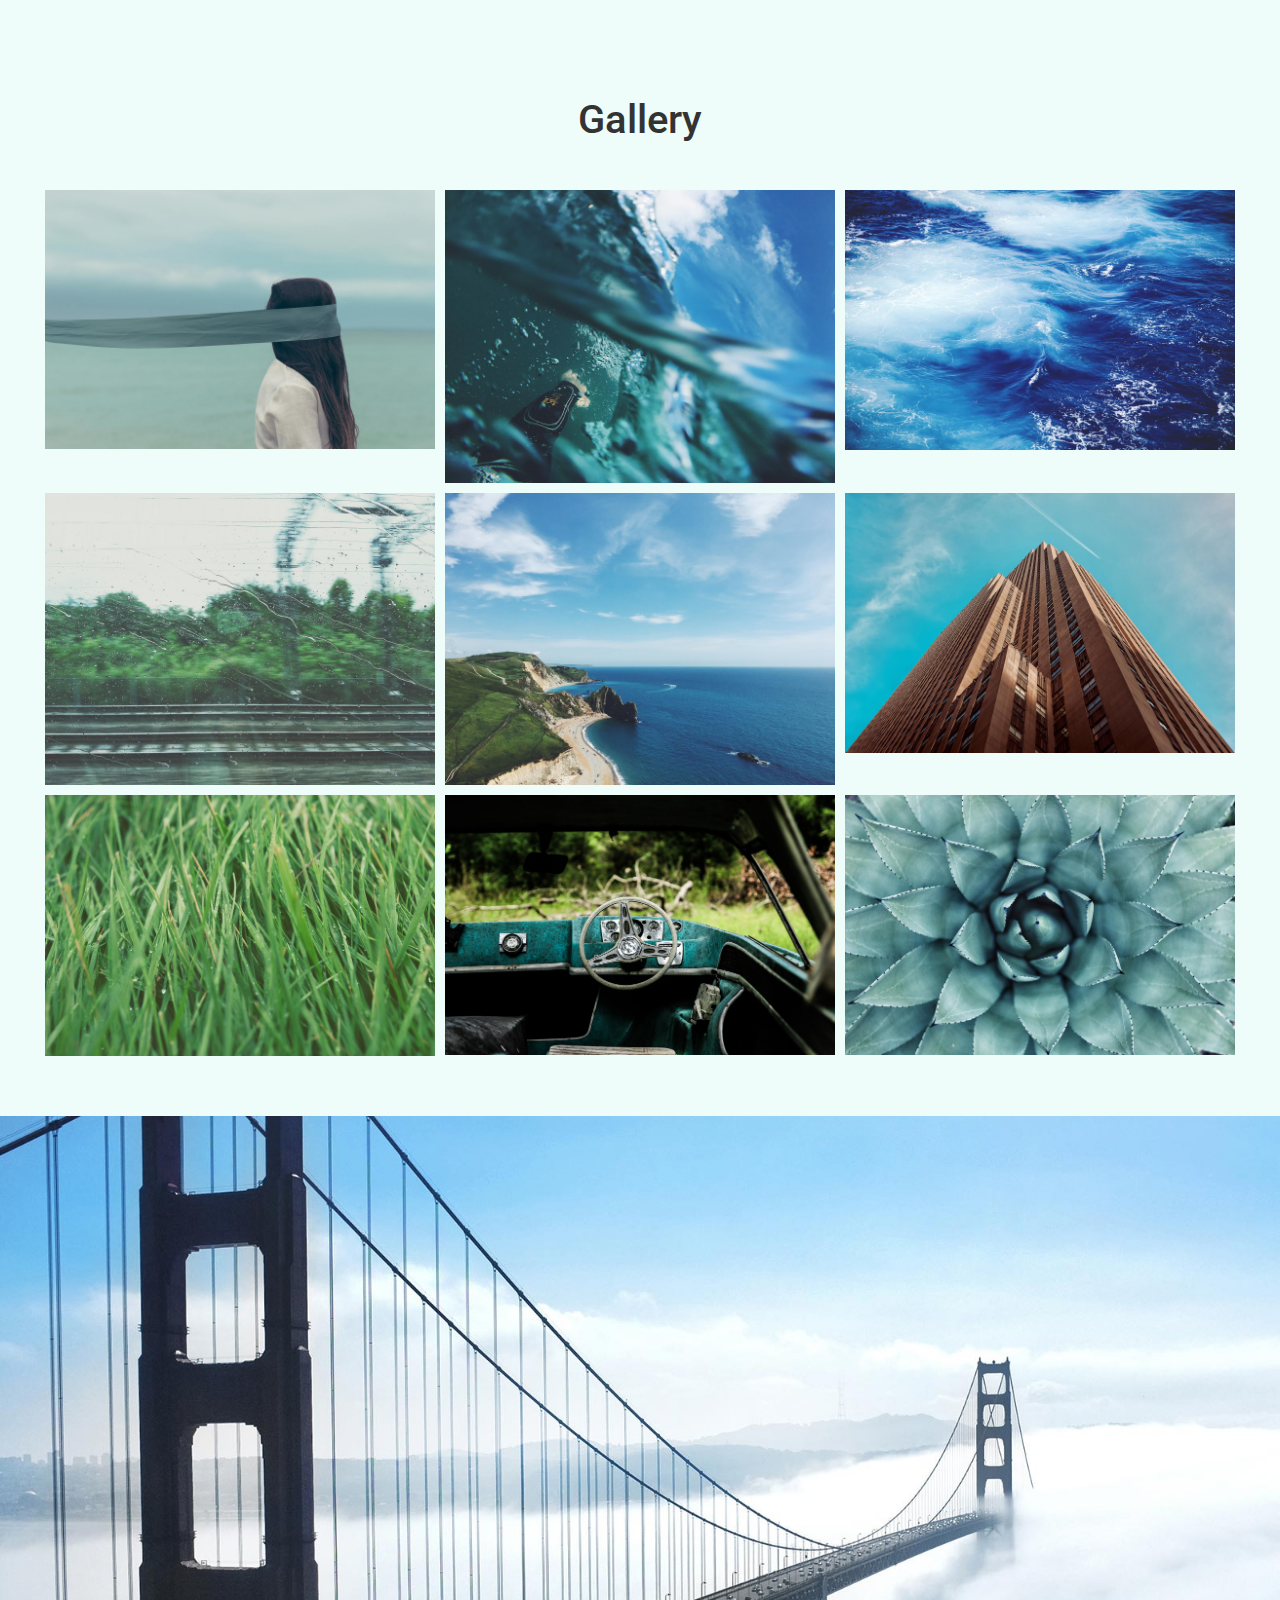
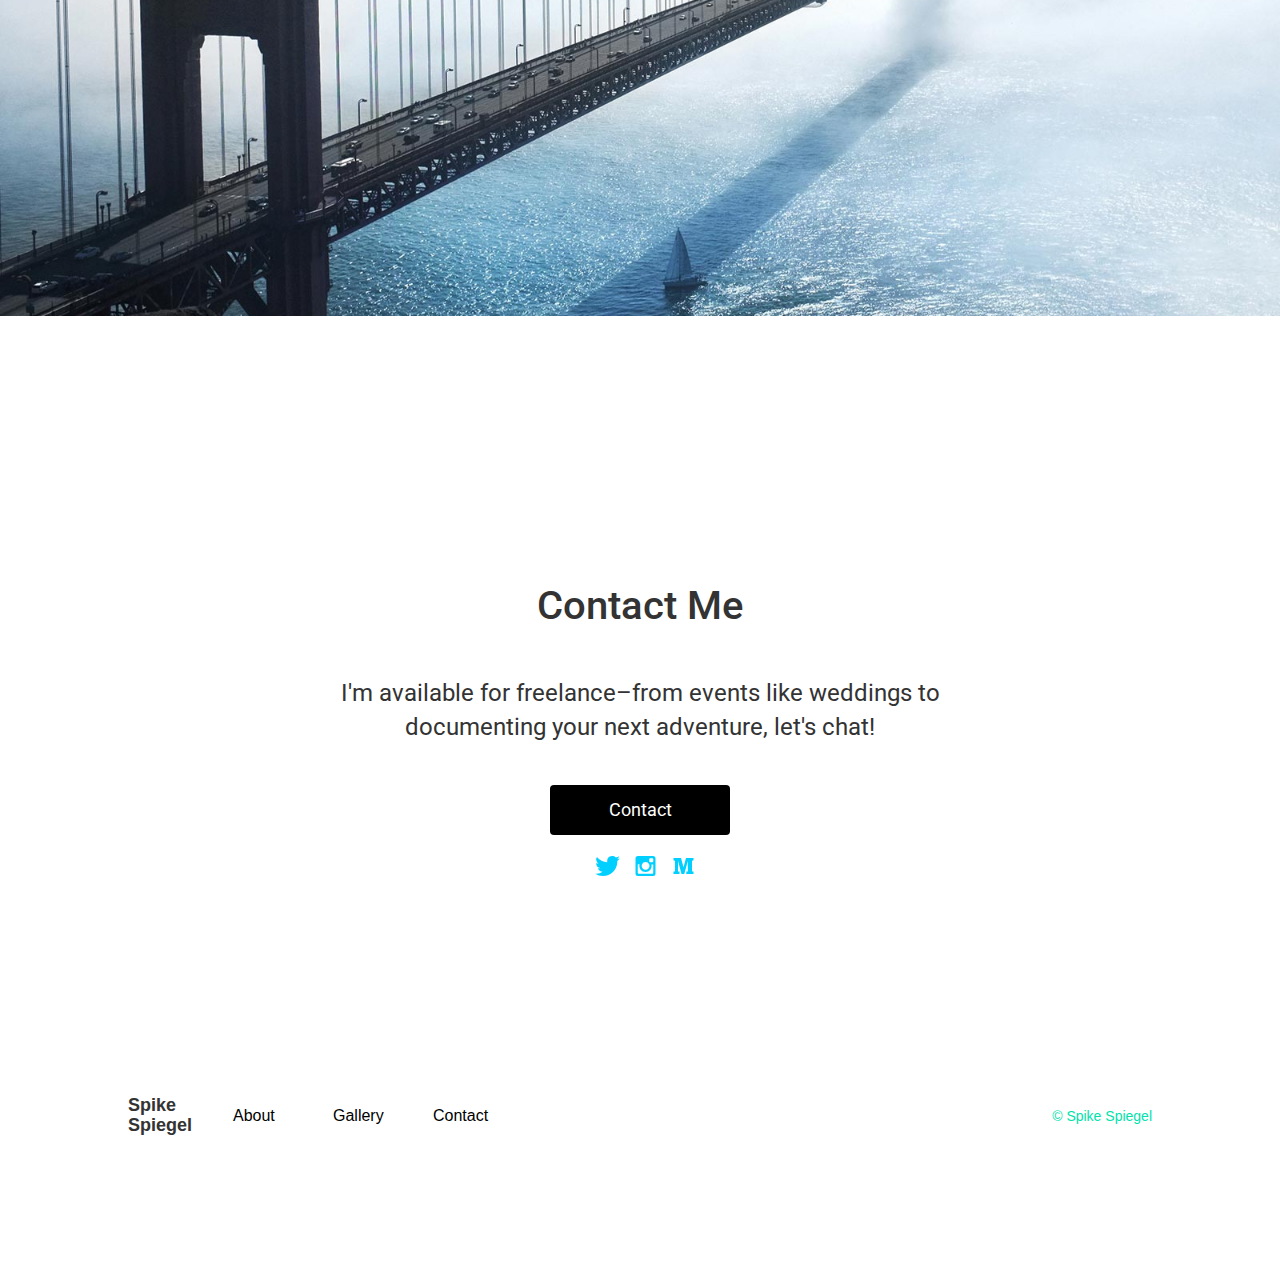
==== commit efeaee8a: "Marmora" ====
--- a/indexx.html
+++ b/indexx.html
@@ -11,7 +11,7 @@
 </head>
 <body>
     <div id="intro" class="container-fluid hero landscape">
-        <h1>Mirna Aawad</h1>
+        <h1>Marmoraaaa</h1>
         <h5>Freelance Photographer</h5>
         <a href="#gallery"><button type="button" class="cta">See More</button></a>
     </div>
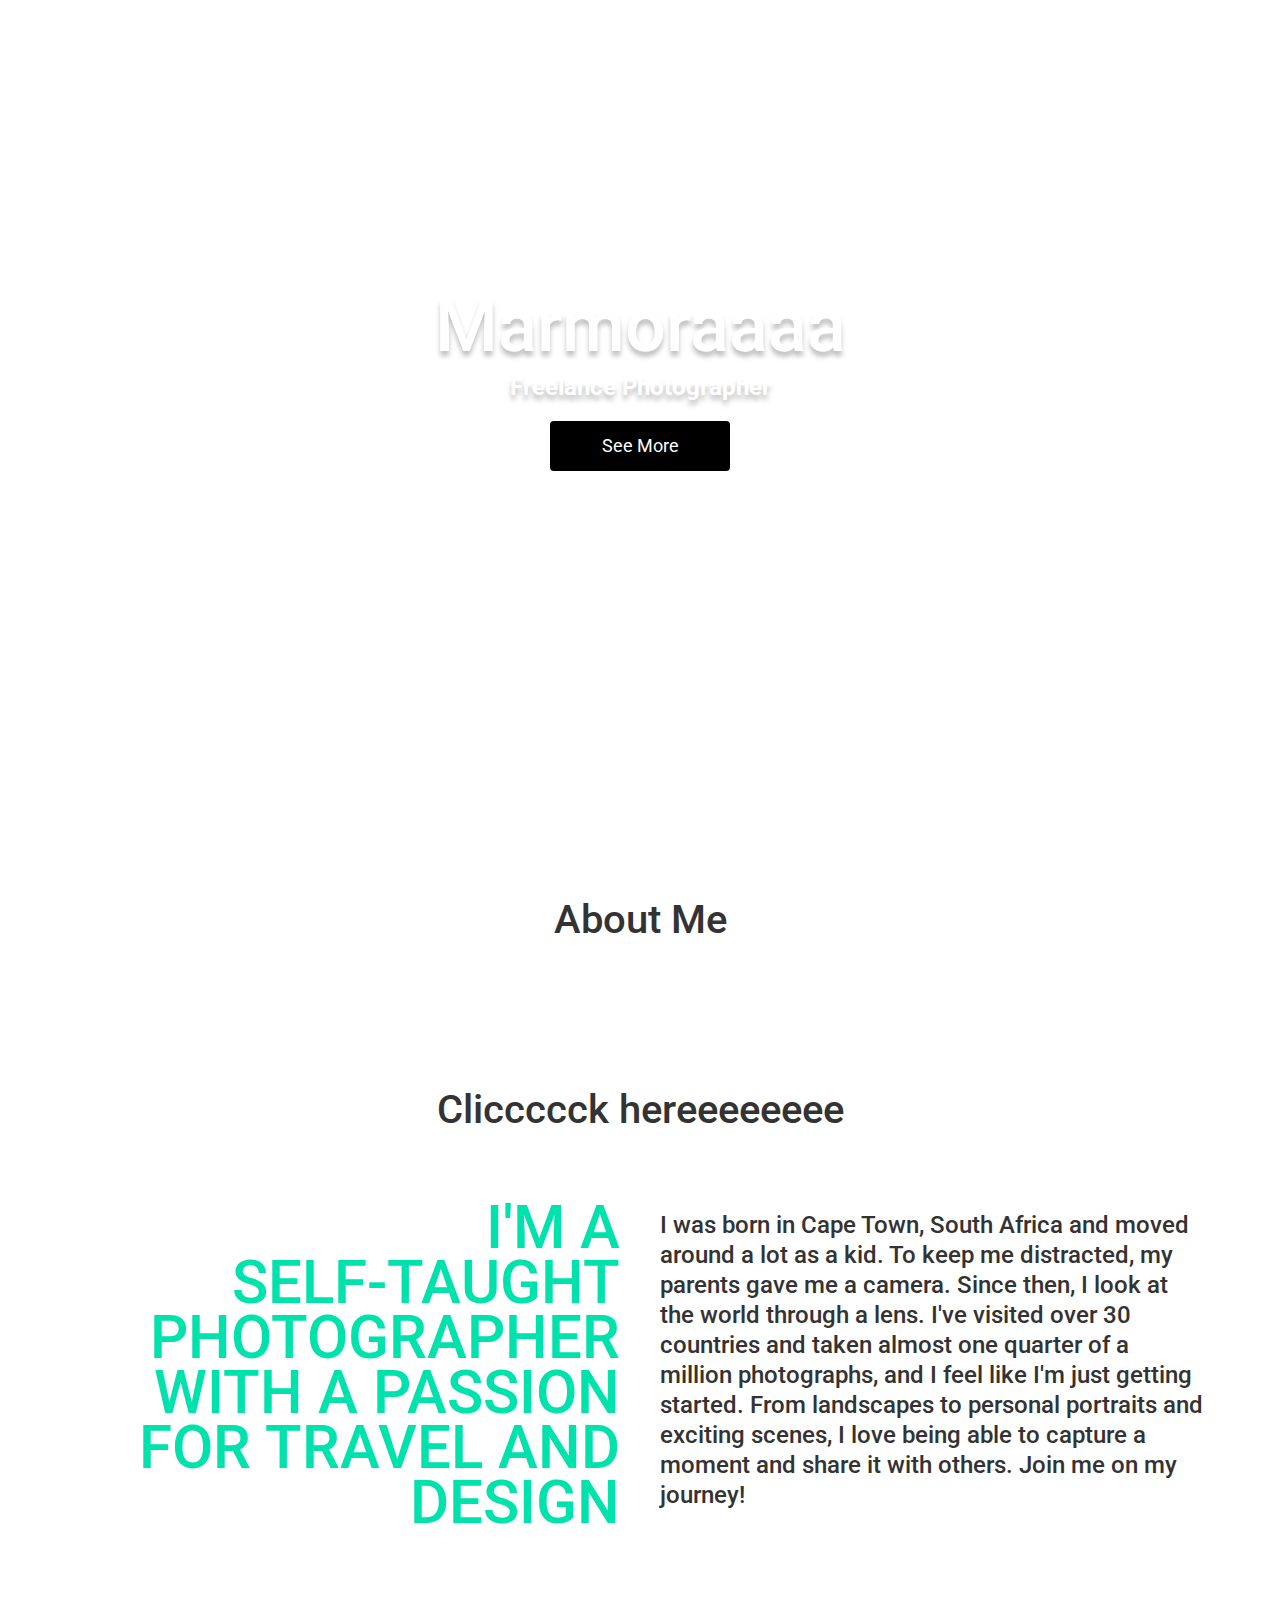
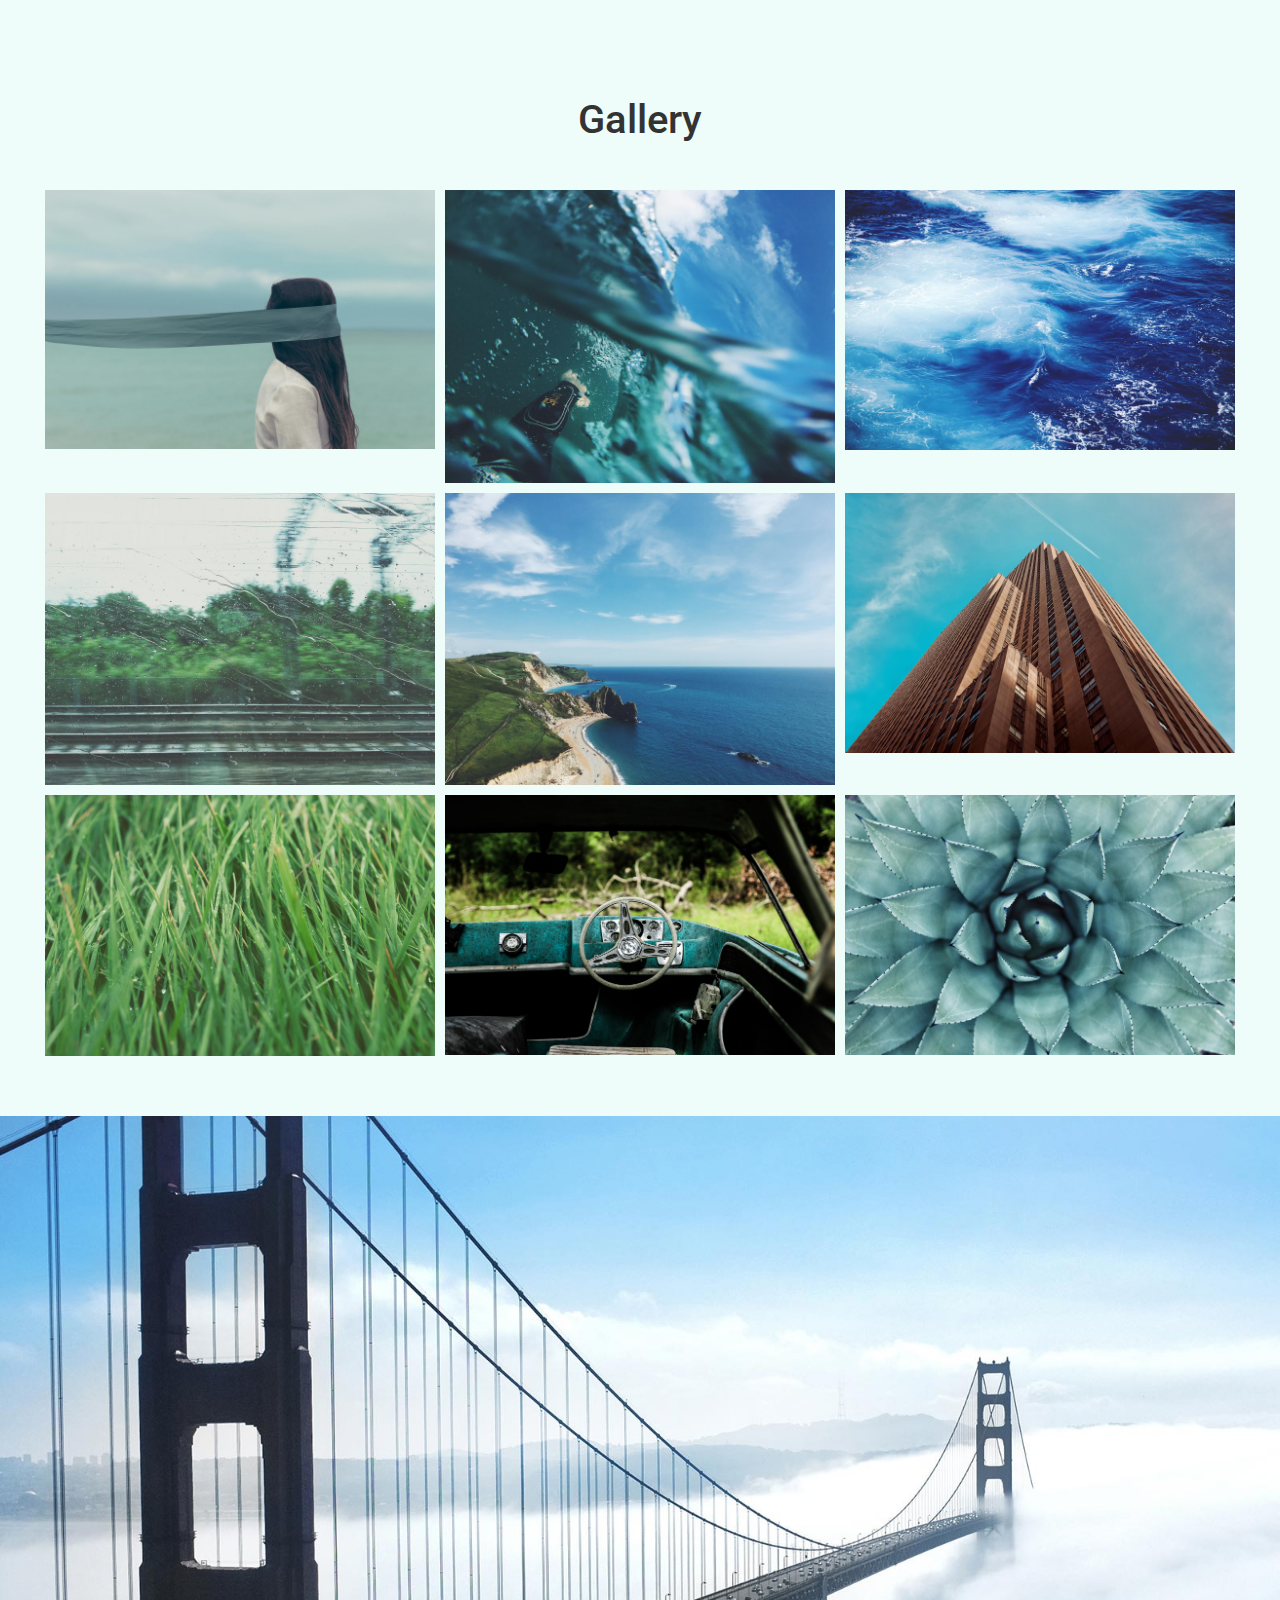
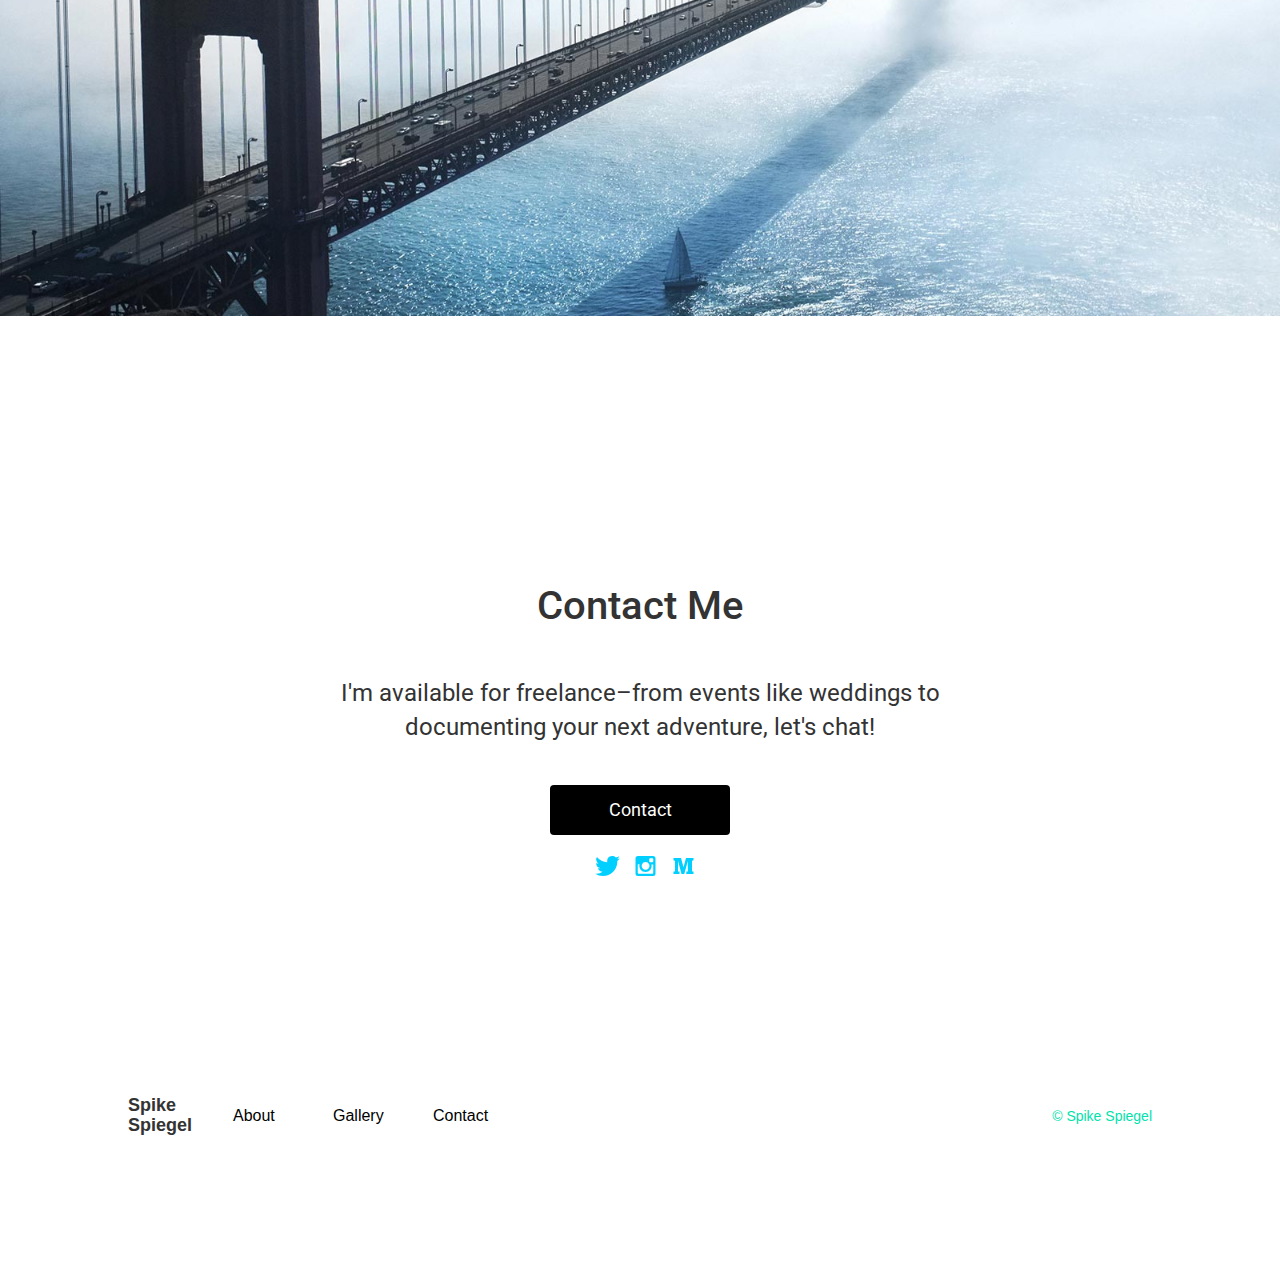
==== commit 4d865de8: "add" ====
--- a/indexx.html
+++ b/indexx.html
@@ -18,7 +18,7 @@
 
     <div id="about" class="container hero">
         <h2>About Me</h2>
-        <h2>Amshy yaa, DONOT Cliccccck hereeeeeeee</h2>
+        <h2>Cliccccck hereeeeeeee</h2>
         <div class="row">
             <div class="col-md-6 left-col">
                 <h2>I'm a <br> self-taught photographer with a passion for travel and design</h2>
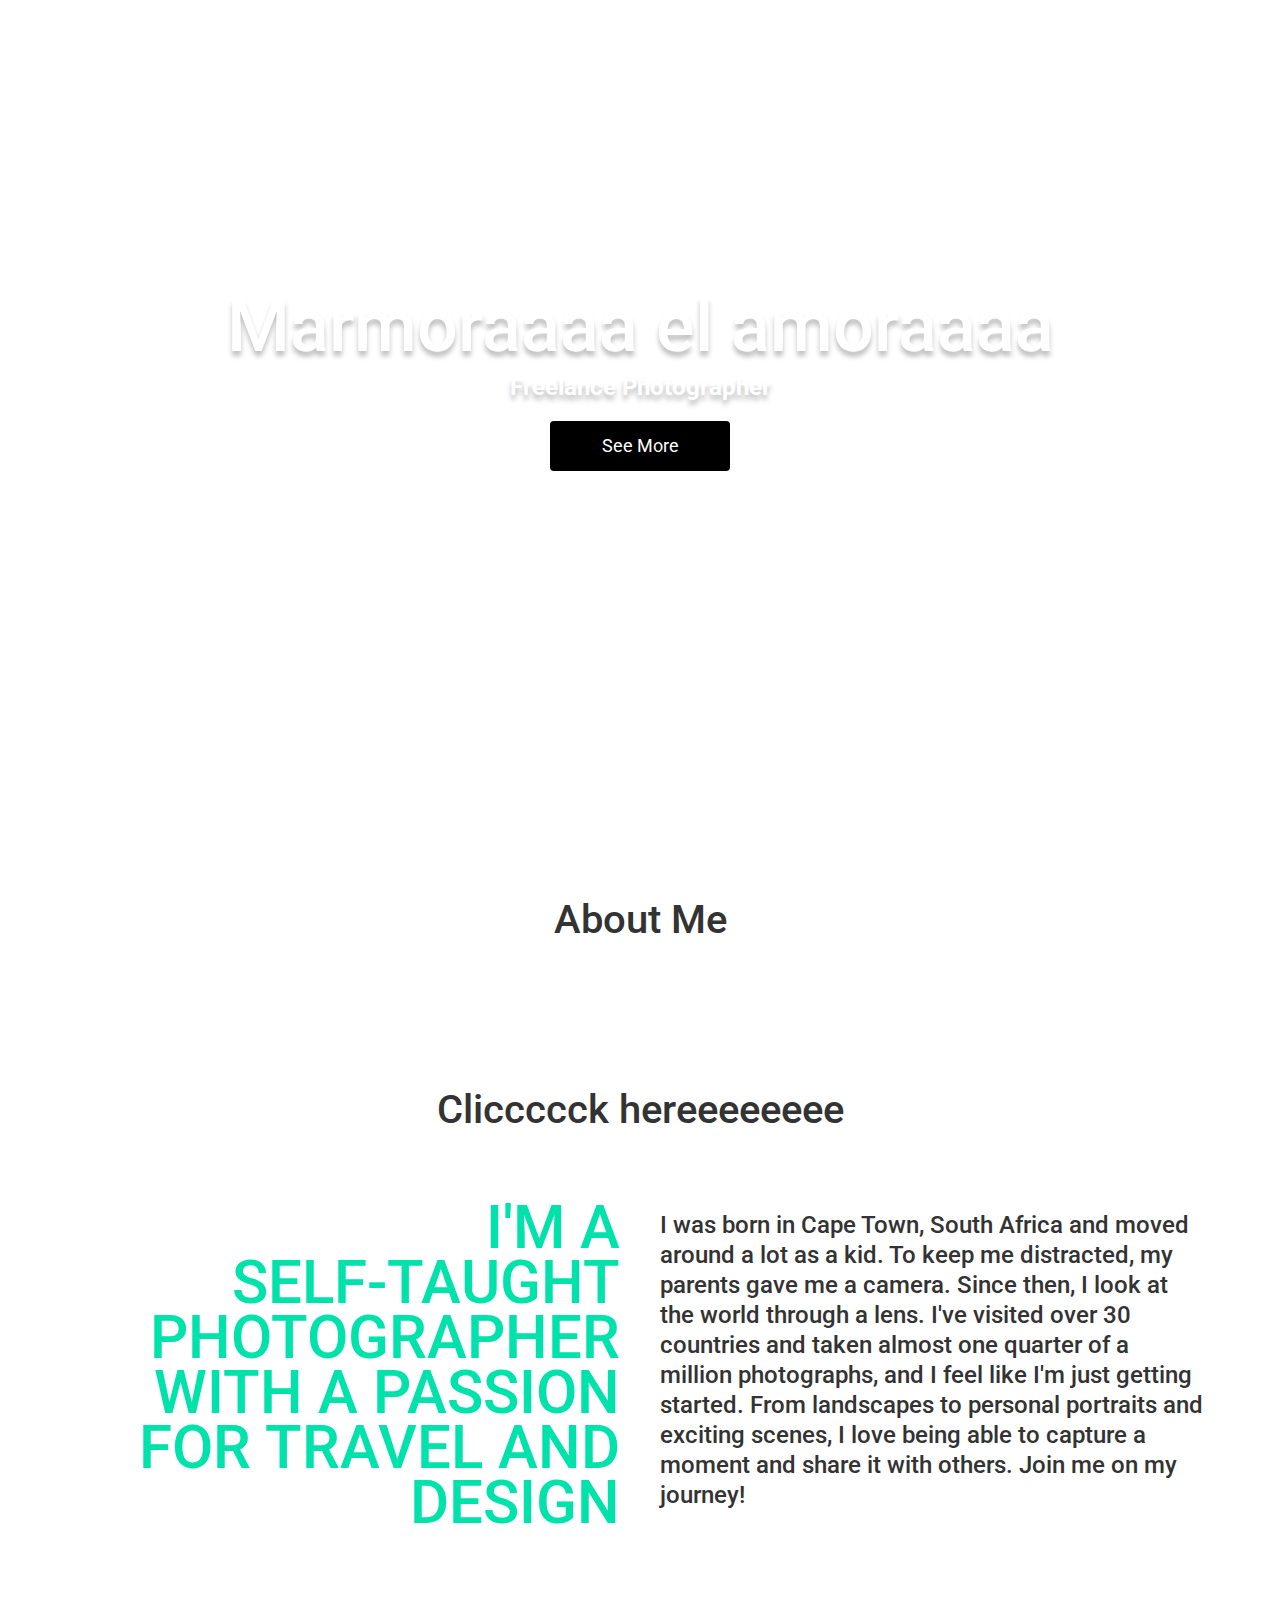
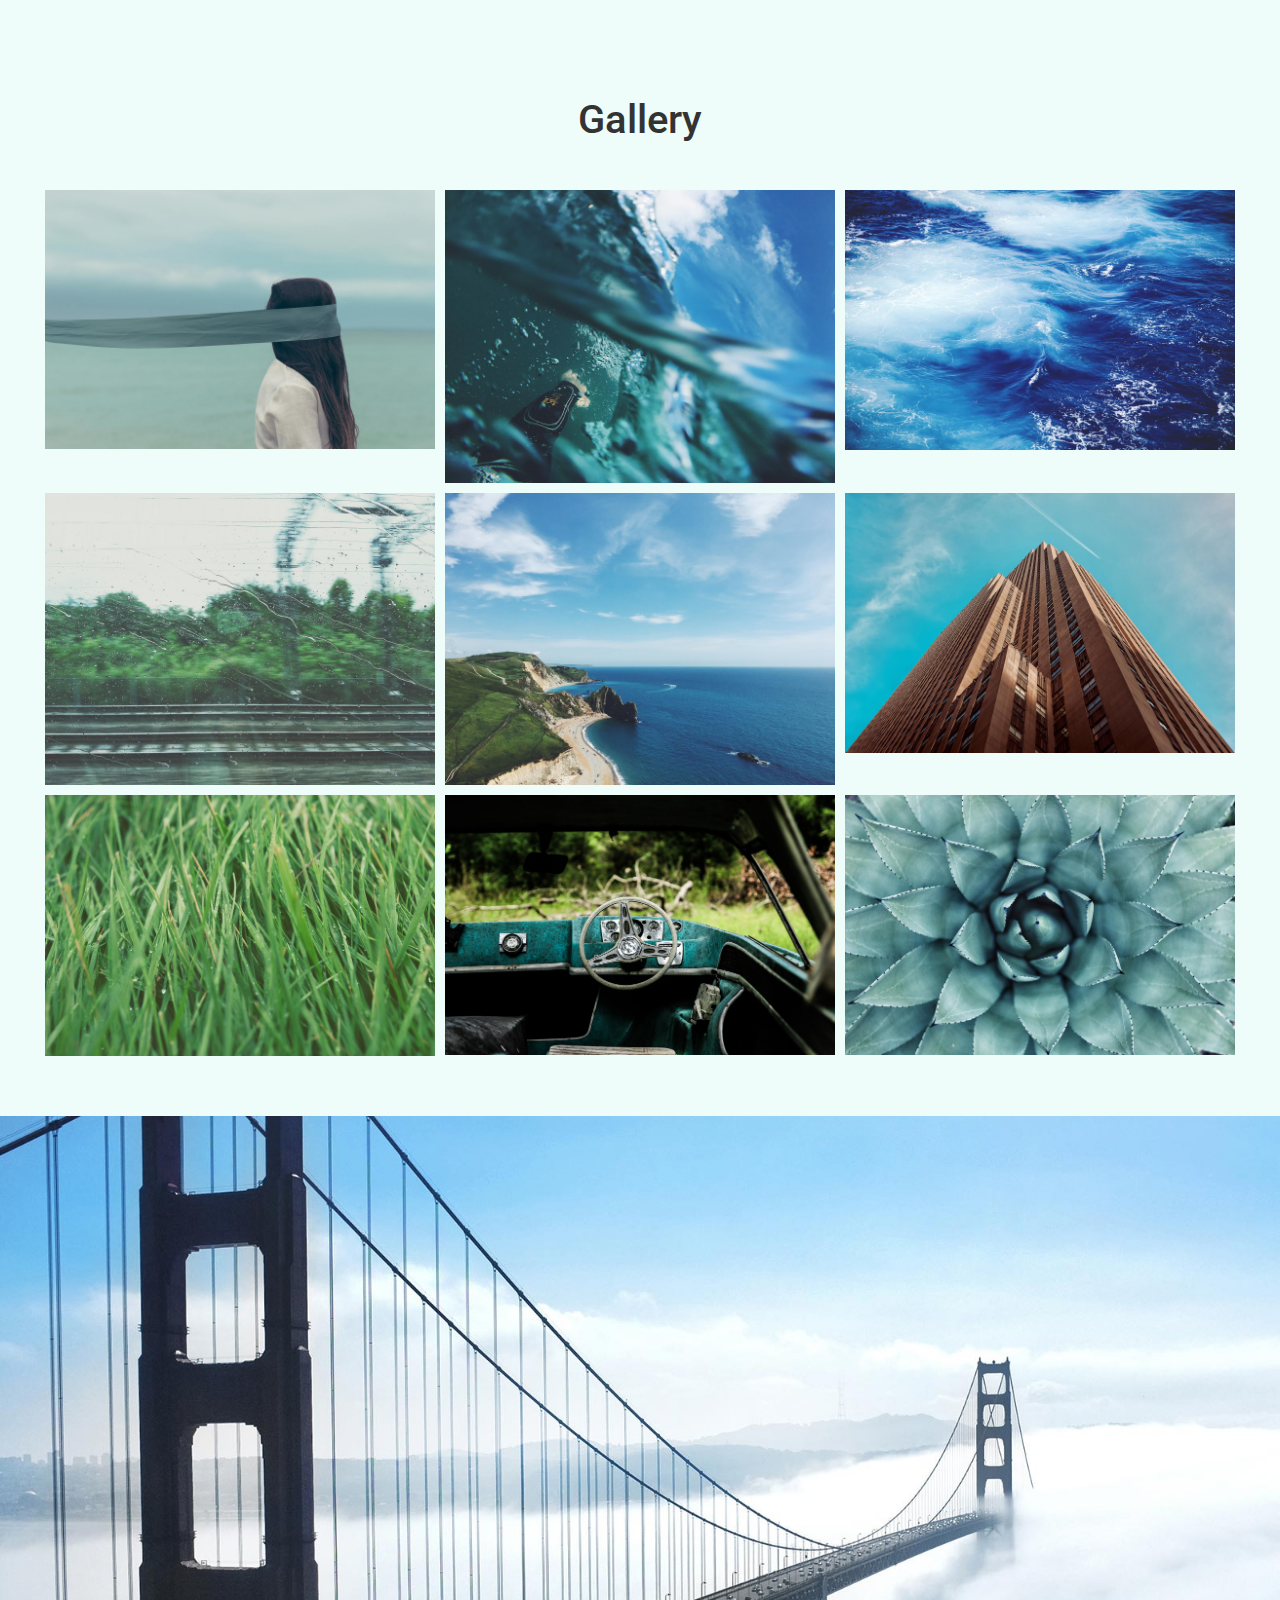
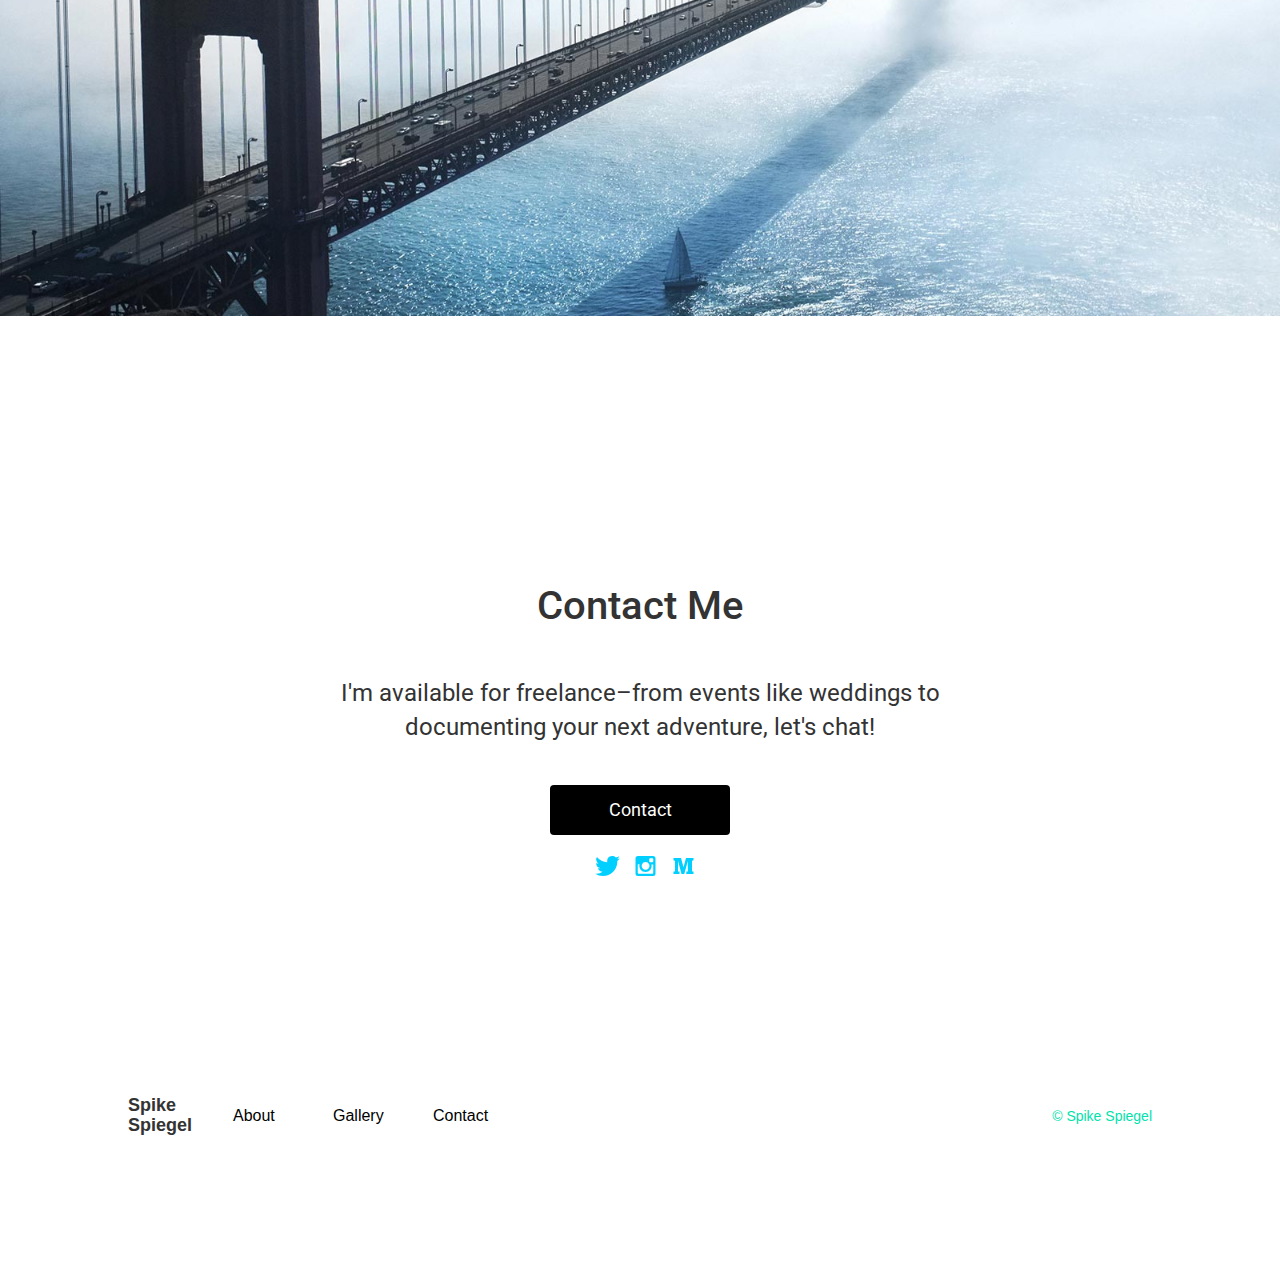
==== commit 42adf0cd: "adding" ====
--- a/indexx.html
+++ b/indexx.html
@@ -11,7 +11,7 @@
 </head>
 <body>
     <div id="intro" class="container-fluid hero landscape">
-        <h1>Marmoraaaa</h1>
+        <h1>Marmoraaaa el amoraaaa</h1>
         <h5>Freelance Photographer</h5>
         <a href="#gallery"><button type="button" class="cta">See More</button></a>
     </div>
